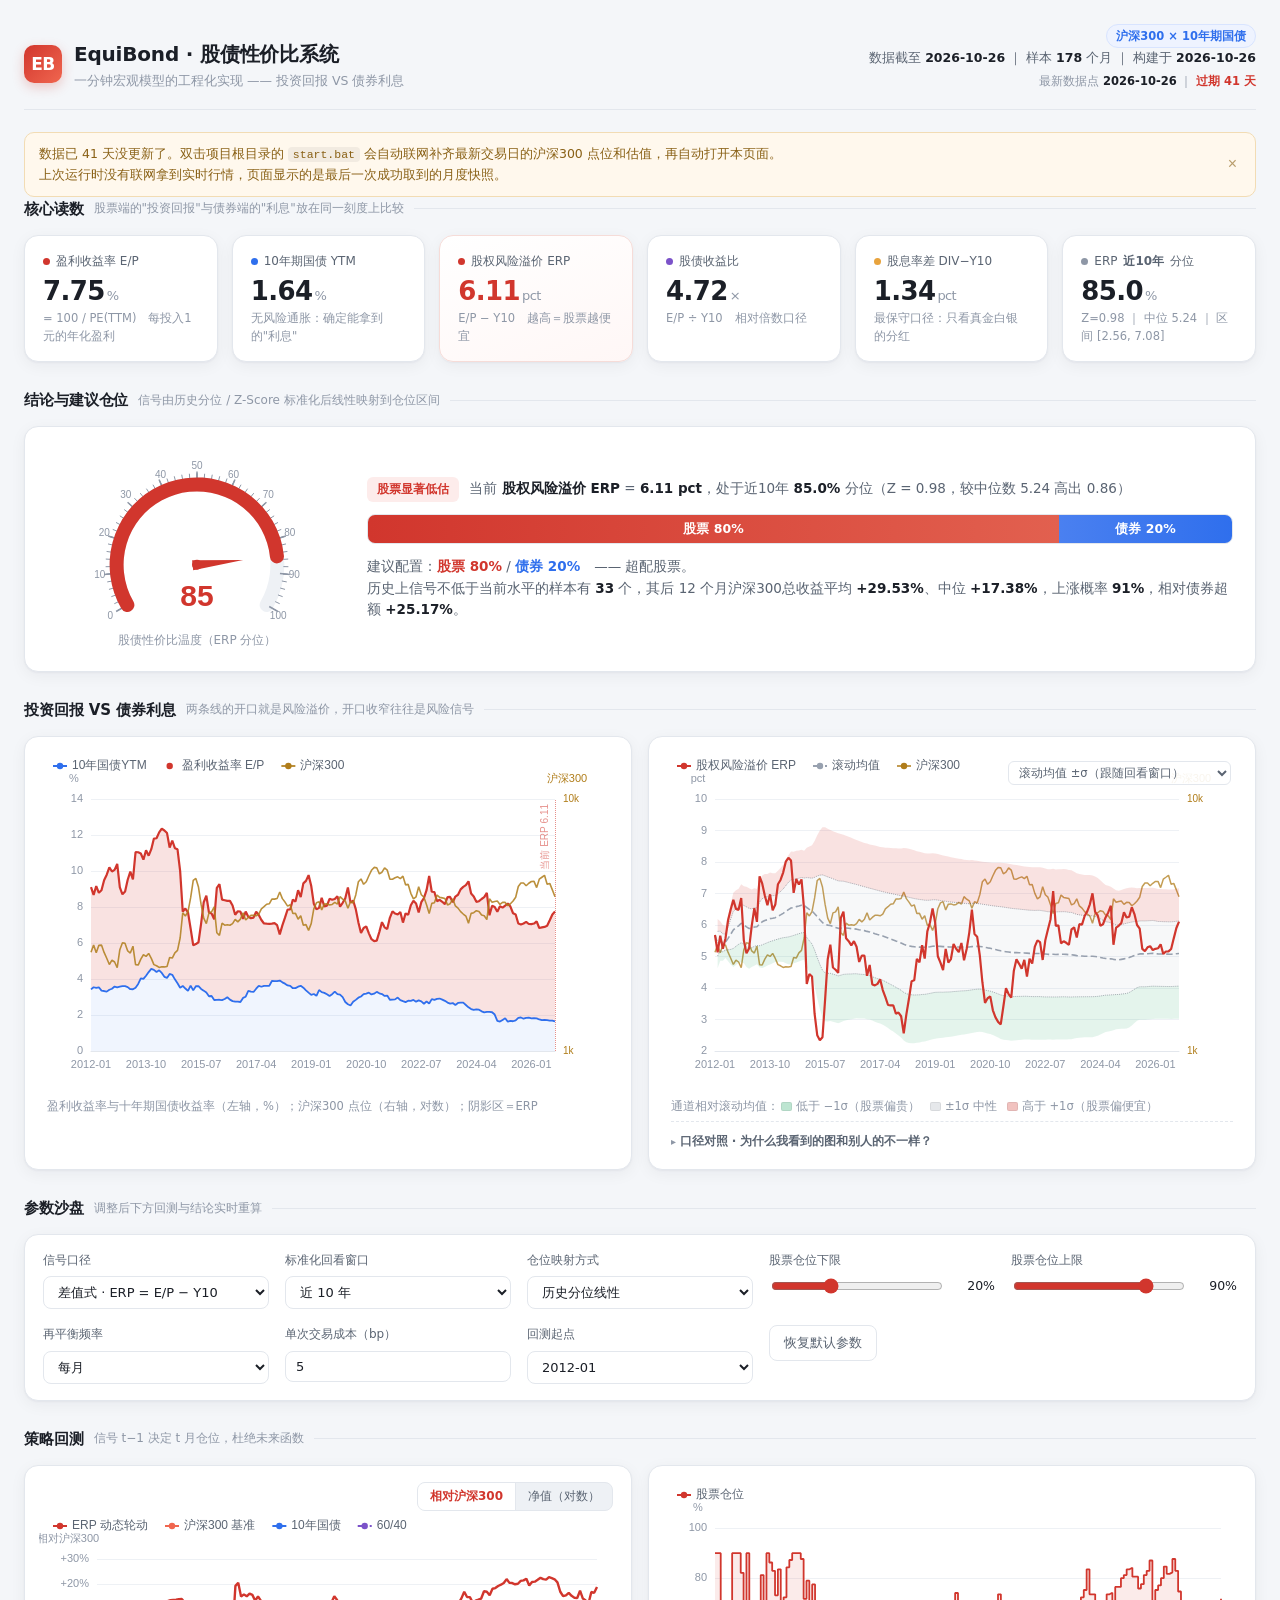
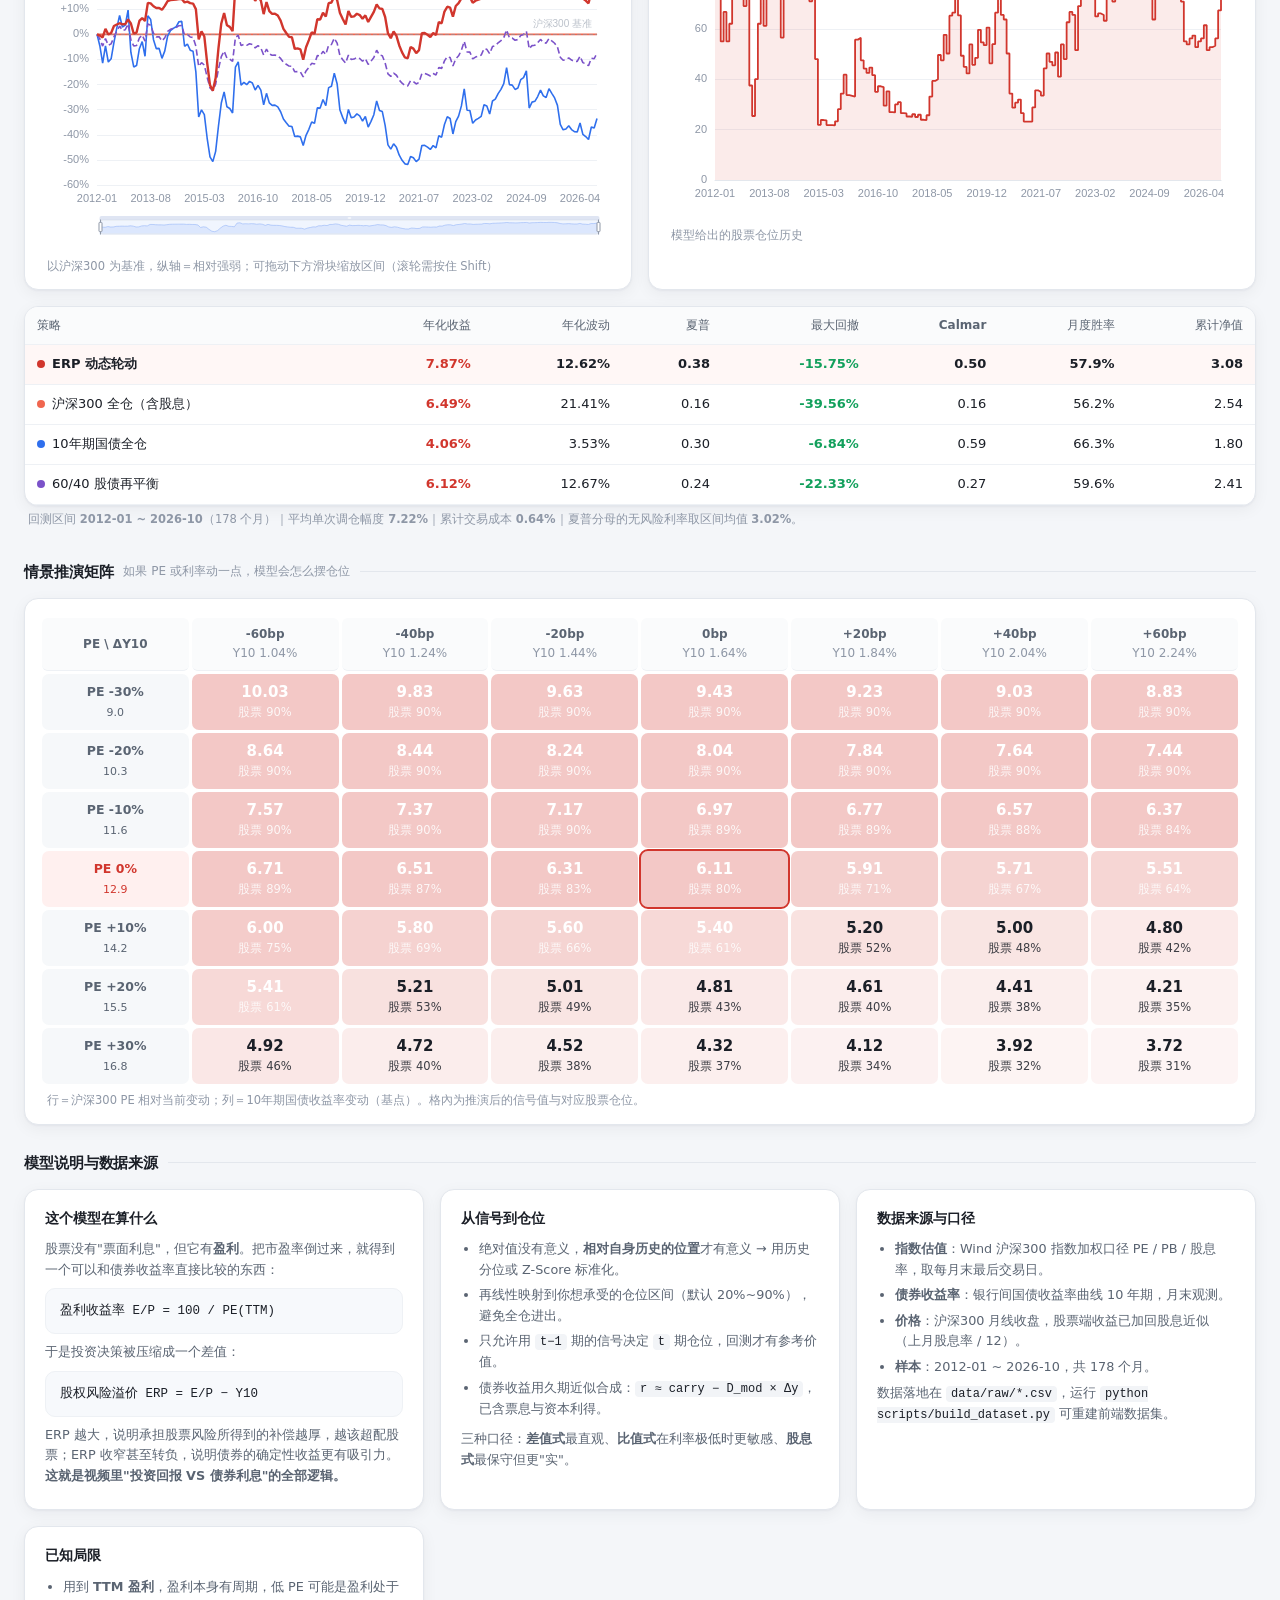
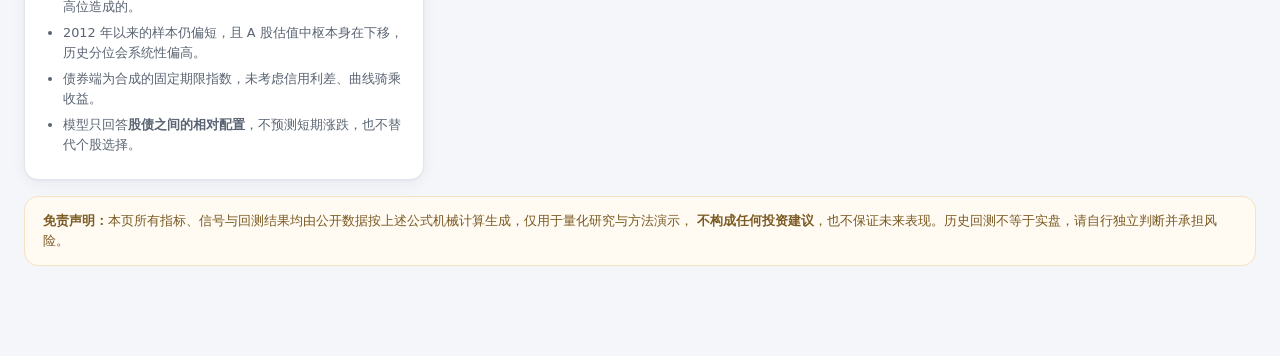
==== index.html @ 8dd4cf31 "EquiBond v1.0: 股债性价比系统 - ERP = E/P - Y10 信号体系，三种口径（差值/比值/股息） - 月度面板 2012-01 ~ 2026-10，178 个月 - 回测：防未" ====
<!DOCTYPE html>
<html lang="zh-CN">
<head>
<meta charset="UTF-8">
<meta name="viewport" content="width=device-width, initial-scale=1, viewport-fit=cover">
<meta name="theme-color" content="#d1362d">
<meta name="format-detection" content="telephone=no">
<!-- 手机端「添加到主屏幕」后全屏打开，不显示浏览器地址栏 -->
<meta name="mobile-web-app-capable" content="yes">
<meta name="apple-mobile-web-app-capable" content="yes">
<meta name="apple-mobile-web-app-status-bar-style" content="default">
<meta name="apple-mobile-web-app-title" content="EquiBond">
<title>EquiBond · 股债性价比系统</title>
<link rel="manifest" href="manifest.webmanifest">
<link rel="icon" href="icon.svg" type="image/svg+xml">
<link rel="apple-touch-icon" href="icon.svg">
<link rel="stylesheet" href="styles.css">
</head>
<body>
<div class="wrap">

  <header class="top">
    <div class="brand">
      <div class="logo">EB</div>
      <div>
        <h1>EquiBond · 股债性价比系统</h1>
        <div class="sub">一分钟宏观模型的工程化实现 —— 投资回报 VS 债券利息</div>
      </div>
    </div>
    <div class="meta-line">
      <span class="badge">沪深300 × 10年期国债</span><br>
      数据截至 <b id="m-date">—</b> ｜ 样本 <b id="m-n">—</b> 个月 ｜ 构建于 <b id="m-gen">—</b>
      <div id="m-fresh" class="fresh">—</div>
    </div>
  </header>

  <!-- 数据新鲜度提示条 -->
  <div id="stale-bar" class="stale-bar hidden">
    <span id="stale-text">—</span>
    <button type="button" id="stale-close">×</button>
  </div>

  <!-- ===== 核心读数 ===== -->
  <section>
    <div class="sec-title">
      <h2>核心读数</h2>
      <span class="hint">股票端的"投资回报"与债券端的"利息"放在同一刻度上比较</span>
    </div>
    <div class="grid-kpi">
      <div class="card kpi">
        <div class="label"><i class="dot" style="background:var(--stock)"></i>盈利收益率 E/P</div>
        <div class="value" id="k-ep">—<span class="unit">%</span></div>
        <div class="foot">= 100 / PE(TTM)　每投入1元的年化盈利</div>
      </div>
      <div class="card kpi">
        <div class="label"><i class="dot" style="background:var(--bond)"></i>10年期国债 YTM</div>
        <div class="value" id="k-y10">—<span class="unit">%</span></div>
        <div class="foot">无风险通胀：确定能拿到的"利息"</div>
      </div>
      <div class="card kpi hero">
        <div class="label"><i class="dot" style="background:var(--stock)"></i>股权风险溢价 ERP</div>
        <div class="value" id="k-erp">—<span class="unit">pct</span></div>
        <div class="foot" id="k-erp-foot">E/P − Y10　越高＝股票越便宜</div>
      </div>
      <div class="card kpi">
        <div class="label"><i class="dot" style="background:var(--purple)"></i>股债收益比</div>
        <div class="value" id="k-ratio">—<span class="unit">×</span></div>
        <div class="foot">E/P ÷ Y10　相对倍数口径</div>
      </div>
      <div class="card kpi">
        <div class="label"><i class="dot" style="background:var(--amber)"></i>股息率差 DIV−Y10</div>
        <div class="value" id="k-dys">—<span class="unit">pct</span></div>
        <div class="foot">最保守口径：只看真金白银的分红</div>
      </div>
      <div class="card kpi">
        <div class="label"><i class="dot" style="background:var(--txt3)"></i>ERP <strong id="k-winlab">全样本</strong>分位</div>
        <div class="value" id="k-pct">—<span class="unit">%</span></div>
        <div class="foot" id="k-pct-foot">当前位置</div>
      </div>
    </div>
  </section>

  <!-- ===== 结论 ===== -->
  <section>
    <div class="sec-title"><h2>结论与建议仓位</h2><span class="hint">信号由历史分位 / Z-Score 标准化后线性映射到仓位区间</span></div>
    <div class="verdict">
      <div class="gauge-box">
        <div id="gauge"></div>
        <div class="gauge-cap">股债性价比温度（ERP 分位）</div>
      </div>
      <div class="verdict-body">
        <div>
          <span class="tag" id="v-tag" style="background:#fff0ef;color:var(--stock)">—</span>
          <span class="verdict-text" id="v-signal">—</span>
        </div>
        <div class="alloc-bar">
          <div class="seg-eq" id="v-bar-eq" style="width:50%">股票 —</div>
          <div class="seg-bd" id="v-bar-bd">债券 —</div>
        </div>
        <div class="verdict-text" id="v-text">—</div>
      </div>
    </div>
  </section>

  <!-- ===== 双线图 + 通道图 ===== -->
  <section>
    <div class="sec-title"><h2>投资回报 VS 债券利息</h2><span class="hint">两条线的开口就是风险溢价，开口收窄往往是风险信号</span></div>
    <div class="grid-2">
      <div class="chart-box">
        <div id="chart-yield" class="chart"></div>
        <div class="chart-foot">盈利收益率与十年期国债收益率（左轴，%）；沪深300 点位（右轴，对数）；阴影区＝ERP</div>
      </div>
      <div class="chart-box">
        <div class="chart-top">
          <div id="chart-erp" class="chart"></div>
          <select id="e-chan" class="mini-sel" title="通道统计口径">
            <option value="roll" selected>滚动均值 ±σ（跟随回看窗口）</option>
            <option value="exp">全样本累计均值 ±σ</option>
            <option value="fix">固定全样本均值 ±σ（含未来数据）</option>
            <option value="quant">滚动分位带 P10–P90</option>
          </select>
        </div>
        <div class="chart-foot" id="erp-foot">通道相对滚动均值：<i class="lg" style="background:rgba(18,160,92,.28)"></i>低于 −1σ（股票偏贵）<i class="lg" style="background:rgba(142,151,166,.22)"></i>±1σ 中性<i class="lg" style="background:rgba(209,54,45,.30)"></i>高于 +1σ（股票偏便宜）</div>
        <details class="diag">
          <summary>口径对照 · 为什么我看到的图和别人的不一样？</summary>
          <div class="diag-body">
            <div class="diag-note" id="diag-note">—</div>
            <div class="diag-sub">① 同一份数据、不同回看窗口（点击行即可套用到全站）</div>
            <table class="diag-tb" id="diag-win"></table>
            <div class="diag-sub">② 若对方的图截止在更早的月份（平台/自媒体图常有 1~3 个月延迟）</div>
            <table class="diag-tb" id="diag-lag"></table>
            <div class="diag-sub">③ 对照外部读数：把别人图上的当前值填进来，反推差异来源</div>
            <div class="diag-row">
              <input id="diag-in" type="number" step="0.01" placeholder="如 5.20">
              <span class="diag-out" id="diag-out">填入后可看到它在本站各口径下的位置，以及差异换算成 PE / 国债收益率的幅度。</span>
            </div>
          </div>
        </details>
      </div>
    </div>
  </section>

  <!-- ===== 控制面板 ===== -->
  <section>
    <div class="sec-title"><h2>参数沙盘</h2><span class="hint">调整后下方回测与结论实时重算</span></div>
    <div class="controls">
      <div class="field">
        <label>信号口径</label>
        <select id="c-signal">
          <option value="erp">差值式 · ERP = E/P − Y10</option>
          <option value="ratio">比值式 · E/P ÷ Y10</option>
          <option value="dyspread">股息式 · 股息率 − Y10</option>
        </select>
      </div>
      <div class="field">
        <label>标准化回看窗口</label>
        <select id="c-window">
          <option value="0">全部历史（扩张窗口）</option>
          <option value="120" selected>近 10 年</option>
          <option value="84">近 7 年</option>
          <option value="60">近 5 年</option>
          <option value="36">近 3 年</option>
          <option value="24">近 2 年</option>
          <option value="12">近 1 年</option>
        </select>
      </div>
      <div class="field">
        <label>仓位映射方式</label>
        <select id="c-map">
          <option value="pct" selected>历史分位线性</option>
          <option value="z">Z-Score 截断</option>
        </select>
      </div>
      <div class="field">
        <label>股票仓位下限</label>
        <div class="range-row">
          <input type="range" id="c-min" min="0" max="60" step="5" value="20">
          <span class="range-val" id="c-min-v">20%</span>
        </div>
      </div>
      <div class="field">
        <label>股票仓位上限</label>
        <div class="range-row">
          <input type="range" id="c-max" min="50" max="100" step="5" value="90">
          <span class="range-val" id="c-max-v">90%</span>
        </div>
      </div>
      <div class="field">
        <label>再平衡频率</label>
        <select id="c-rebal">
          <option value="1" selected>每月</option>
          <option value="3">每季</option>
          <option value="6">每半年</option>
        </select>
      </div>
      <div class="field">
        <label>单次交易成本（bp）</label>
        <input type="number" id="c-cost" min="0" max="100" step="1" value="5">
      </div>
      <div class="field">
        <label>回测起点</label>
        <select id="c-start"></select>
      </div>
      <div class="field btn-row">
        <button class="reset" id="c-reset">恢复默认参数</button>
      </div>
    </div>
  </section>

  <!-- ===== 回测 ===== -->
  <section>
    <div class="sec-title"><h2>策略回测</h2><span class="hint">信号 t−1 决定 t 月仓位，杜绝未来函数</span></div>
    <div class="grid-2">
      <div class="chart-box">
        <div class="chart-head-row">
          <div class="chart-switch" id="nav-switch">
            <button type="button" data-v="rel" class="on">相对沪深300</button>
            <button type="button" data-v="nav">净值（对数）</button>
          </div>
        </div>
        <div id="chart-nav" class="chart"></div>
        <div class="chart-foot" id="nav-foot">以沪深300 为基准，纵轴＝相对强弱；可拖动下方滑块缩放区间（滚轮需按住 Shift）</div>
      </div>
      <div class="chart-box">
        <div id="chart-alloc" class="chart"></div>
        <div class="chart-foot">模型给出的股票仓位历史</div>
      </div>
    </div>
    <div class="table-box" style="margin-top:16px">
      <table id="t-perf">
        <thead>
          <tr>
            <th>策略</th><th class="num">年化收益</th><th class="num">年化波动</th>
            <th class="num">夏普</th><th class="num">最大回撤</th><th class="num">Calmar</th>
            <th class="num">月度胜率</th><th class="num">累计净值</th>
          </tr>
        </thead>
        <tbody></tbody>
      </table>
    </div>
    <div class="chart-foot" id="bt-note" style="padding-left:4px"></div>
  </section>

  <!-- ===== 情景推演 ===== -->
  <section>
    <div class="sec-title"><h2>情景推演矩阵</h2><span class="hint">如果 PE 或利率动一点，模型会怎么摆仓位</span></div>
    <div class="chart-box matrix-box">
      <table class="matrix" id="t-matrix"></table>
      <div class="chart-foot">行＝沪深300 PE 相对当前变动；列＝10年期国债收益率变动（基点）。格內为推演后的信号值与对应股票仓位。</div>
    </div>
  </section>

  <!-- ===== 模型说明 ===== -->
  <section>
    <div class="sec-title"><h2>模型说明与数据来源</h2></div>
    <div class="note-grid">
      <div class="note">
        <h3>这个模型在算什么</h3>
        <p>股票没有"票面利息"，但它有<b>盈利</b>。把市盈率倒过来，就得到一个可以和债券收益率直接比较的东西：</p>
        <div class="formula">盈利收益率 E/P = 100 / PE(TTM)</div>
        <p>于是投资决策被压缩成一个差值：</p>
        <div class="formula">股权风险溢价 ERP = E/P − Y10</div>
        <p>ERP 越大，说明承担股票风险所得到的补偿越厚，越该超配股票；ERP 收窄甚至转负，说明债券的确定性收益更有吸引力。<b>这就是视频里"投资回报 VS 债券利息"的全部逻辑。</b></p>
      </div>
      <div class="note">
        <h3>从信号到仓位</h3>
        <ul>
          <li>绝对值没有意义，<b>相对自身历史的位置</b>才有意义 → 用历史分位或 Z-Score 标准化。</li>
          <li>再线性映射到你想承受的仓位区间（默认 20%~90%），避免全仓进出。</li>
          <li>只允许用 <code>t−1</code> 期的信号决定 <code>t</code> 期仓位，回测才有参考价值。</li>
          <li>债券收益用久期近似合成：<code>r ≈ carry − D_mod × Δy</code>，已含票息与资本利得。</li>
        </ul>
        <p style="margin-top:10px">三种口径：<b>差值式</b>最直观、<b>比值式</b>在利率极低时更敏感、<b>股息式</b>最保守但更"实"。</p>
      </div>
      <div class="note">
        <h3>数据来源与口径</h3>
        <ul>
          <li><b>指数估值</b>：Wind 沪深300 指数加权口径 PE / PB / 股息率，取每月末最后交易日。</li>
          <li><b>债券收益率</b>：银行间国债收益率曲线 10 年期，月末观测。</li>
          <li><b>价格</b>：沪深300 月线收盘，股票端收益已加回股息近似（上月股息率 / 12）。</li>
          <li><b>样本</b>：<span id="n-range">—</span>，共 <span id="n-count">—</span> 个月。</li>
        </ul>
        <p>数据落地在 <code>data/raw/*.csv</code>，运行 <code>python scripts/build_dataset.py</code> 可重建前端数据集。</p>
      </div>
      <div class="note">
        <h3>已知局限</h3>
        <ul>
          <li>用到 <b>TTM 盈利</b>，盈利本身有周期，低 PE 可能是盈利处于高位造成的。</li>
          <li>2012 年以来的样本仍偏短，且 A 股估值中枢本身在下移，历史分位会系统性偏高。</li>
          <li>债券端为合成的固定期限指数，未考虑信用利差、曲线骑乘收益。</li>
          <li>模型只回答<b>股债之间的相对配置</b>，不预测短期涨跌，也不替代个股选择。</li>
        </ul>
      </div>
    </div>
    <div class="disclaimer" style="margin-top:16px">
      <b>免责声明：</b>本页所有指标、信号与回测结果均由公开数据按上述公式机械计算生成，仅用于量化研究与方法演示，
      <b>不构成任何投资建议</b>，也不保证未来表现。历史回测不等于实盘，请自行独立判断并承担风险。
    </div>
  </section>

</div>

<script src="vendor/echarts.min.js"></script>
<script src="data/dataset.js"></script>
<script src="engine.js"></script>
<script src="app.js"></script>
</body>
</html>
---- styles.css ----
/* ============================================================
   EquiBond · 股债性价比系统
   Light theme / A股配色：涨红跌绿
   ============================================================ */

:root {
  --bg: #f4f6f9;
  --card: #ffffff;
  --line: #e3e7ed;
  --line-soft: #eef1f5;
  --txt: #1b1f27;
  --txt2: #5a6472;
  --txt3: #8e97a6;
  --stock: #d1362d;      /* 股票 = 风险资产 = 红 */
  --bond: #2f6fed;       /* 债券 = 避险 = 蓝 */
  --up: #d1362d;         /* A股惯例：涨红 */
  --down: #12a05c;       /* 跌绿 */
  --amber: #e8a33d;
  --purple: #7b52c9;
  --radius: 14px;
  --shadow: 0 1px 2px rgba(16, 24, 40, .04), 0 4px 16px rgba(16, 24, 40, .05);
}

* { box-sizing: border-box; }

body {
  margin: 0;
  background: var(--bg);
  color: var(--txt);
  font-family: "PingFang SC", "Microsoft YaHei", "Hiragino Sans GB", system-ui, -apple-system, "Segoe UI", sans-serif;
  font-size: 14px;
  line-height: 1.6;
  -webkit-font-smoothing: antialiased;
}

.wrap { max-width: 1320px; margin: 0 auto; padding: 24px 24px 64px; }

/* ---------- Header ---------- */
header.top {
  display: flex; align-items: flex-end; justify-content: space-between;
  gap: 16px; flex-wrap: wrap; padding-bottom: 18px; margin-bottom: 22px;
  border-bottom: 1px solid var(--line);
}
.brand { display: flex; align-items: center; gap: 12px; }
.logo {
  width: 38px; height: 38px; border-radius: 10px; flex: none;
  background: linear-gradient(135deg, var(--stock), #f0664f);
  color: #fff; display: grid; place-items: center;
  font-weight: 700; font-size: 17px; letter-spacing: -.5px;
  box-shadow: 0 4px 12px rgba(209, 54, 45, .25);
}
h1 { font-size: 20px; margin: 0; font-weight: 650; letter-spacing: -.2px; }
.sub { color: var(--txt3); font-size: 12.5px; margin-top: 1px; }
.meta-line { text-align: right; font-size: 12.5px; color: var(--txt2); }
.meta-line b { color: var(--txt); font-weight: 600; font-variant-numeric: tabular-nums; }
.badge {
  display: inline-block; padding: 2px 9px; border-radius: 20px;
  background: #eef3ff; color: var(--bond); font-size: 11.5px; font-weight: 600;
  border: 1px solid #d8e4ff;
}
.fresh { margin-top: 4px; font-size: 11.5px; color: var(--txt3); }
.fresh .ok { color: var(--down); font-weight: 600; }
.fresh .warn { color: var(--amber); font-weight: 600; }
.fresh .bad { color: var(--stock); font-weight: 600; }

/* 数据新鲜度提示条 */
.stale-bar {
  margin-top: 14px; padding: 10px 14px; border-radius: 10px;
  background: #fff8ed; border: 1px solid #f2dcb4; color: #8a6116;
  font-size: 12.5px; display: flex; align-items: center; gap: 12px;
}
.stale-bar.bad { background: #fff5f4; border-color: #f6d3cf; color: #95312a; }
.stale-bar.hidden { display: none; }
.stale-bar span { flex: 1; line-height: 1.7; }
.stale-bar code {
  background: rgba(0,0,0,.05); padding: 1px 5px; border-radius: 4px;
  font-family: Consolas, Monaco, monospace; font-size: 11.5px;
}
.stale-bar button {
  border: 0; background: transparent; color: inherit; cursor: pointer;
  font-size: 16px; line-height: 1; padding: 0 4px; opacity: .6;
}
.stale-bar button:hover { opacity: 1; }

/* ---------- Section ---------- */
section { margin-bottom: 26px; }
.sec-title {
  display: flex; align-items: center; gap: 10px; margin-bottom: 14px;
}
.sec-title h2 { font-size: 15px; margin: 0; font-weight: 650; letter-spacing: -.1px; }
.sec-title .hint { font-size: 12px; color: var(--txt3); font-weight: 400; }
.sec-title::after {
  content: ""; flex: 1; height: 1px; background: var(--line);
}

/* ---------- Cards ---------- */
.grid-kpi {
  display: grid; gap: 14px;
  grid-template-columns: repeat(auto-fit, minmax(178px, 1fr));
}
.card {
  background: var(--card); border: 1px solid var(--line);
  border-radius: var(--radius); padding: 16px 18px; box-shadow: var(--shadow);
}
.kpi .label {
  font-size: 12px; color: var(--txt2); display: flex; align-items: center; gap: 6px;
}
.kpi .dot { width: 7px; height: 7px; border-radius: 50%; flex: none; }
.kpi .value {
  font-size: 26px; font-weight: 650; letter-spacing: -.6px; margin: 6px 0 2px;
  font-variant-numeric: tabular-nums; line-height: 1.15;
}
.kpi .unit { font-size: 13px; font-weight: 500; color: var(--txt3); margin-left: 2px; }
.kpi .foot { font-size: 11.5px; color: var(--txt3); }
.kpi.hero { background: linear-gradient(160deg, #fff, #fff7f6); border-color: #f6dcd8; }
.kpi.hero .value { color: var(--stock); }

/* ---------- Verdict panel ---------- */
.verdict {
  display: grid; grid-template-columns: 300px 1fr; gap: 20px;
  background: var(--card); border: 1px solid var(--line);
  border-radius: var(--radius); padding: 20px 22px; box-shadow: var(--shadow);
}
.gauge-box { text-align: center; }
#gauge { width: 100%; height: 190px; }
.gauge-cap { font-size: 12px; color: var(--txt3); margin-top: -6px; }
.verdict-body { display: flex; flex-direction: column; justify-content: center; gap: 12px; }
.alloc-bar {
  height: 30px; border-radius: 8px; overflow: hidden; display: flex;
  border: 1px solid var(--line); background: var(--line-soft);
}
.alloc-bar div {
  display: grid; place-items: center; color: #fff; font-size: 12.5px; font-weight: 600;
  transition: width .45s cubic-bezier(.4, 0, .2, 1); white-space: nowrap;
}
.seg-eq { background: linear-gradient(90deg, #d1362d, #e2604f); }
.seg-bd { background: linear-gradient(90deg, #4a80f0, #2f6fed); flex: 1; }
.verdict-text { font-size: 13.5px; color: var(--txt2); }
.verdict-text b { color: var(--txt); }
.tag {
  display: inline-block; padding: 3px 10px; border-radius: 6px;
  font-size: 12px; font-weight: 650; margin-right: 6px;
}

/* ---------- Charts ---------- */
.chart-box {
  background: var(--card); border: 1px solid var(--line); border-radius: var(--radius);
  padding: 16px 14px 8px; box-shadow: var(--shadow);
}
.chart { width: 100%; height: 340px; }
.chart.tall { height: 380px; }
.chart-head-row { display: flex; justify-content: flex-end; padding: 0 4px 2px; }
.chart-switch { display: inline-flex; border: 1px solid var(--line); border-radius: 8px; overflow: hidden; background: var(--line-soft); }
.chart-switch button {
  border: 0; background: transparent; color: var(--txt2); cursor: pointer;
  font-size: 12px; font-family: inherit; padding: 4px 12px; line-height: 1.6;
}
.chart-switch button + button { border-left: 1px solid var(--line); }
.chart-switch button:hover { color: var(--txt); }
.chart-switch button.on { background: var(--card); color: var(--stock); font-weight: 600; }
.chart-foot { font-size: 11.5px; color: var(--txt3); padding: 4px 8px 6px; }

/* ---------- 口径对照诊断面板 ---------- */
.diag { margin: 0 8px 8px; border-top: 1px dashed var(--line); padding-top: 8px; }
.diag > summary {
  cursor: pointer; font-size: 12px; font-weight: 600; color: var(--txt2);
  list-style: none; padding: 2px 0; user-select: none;
}
.diag > summary::-webkit-details-marker { display: none; }
.diag > summary::before { content: "\25B8  "; color: var(--txt3); font-size: 10px; }
.diag[open] > summary::before { content: "\25BE  "; }
.diag > summary:hover { color: var(--stock); }
.diag-body { padding: 4px 0 2px; }
.diag-note {
  font-size: 11.5px; color: var(--txt2); line-height: 1.75; margin: 2px 0 8px;
  background: #f8fafd; border: 1px solid var(--line-soft); border-radius: 8px; padding: 8px 10px;
}
.diag-note b { color: var(--txt); }
.diag-sub { font-size: 11.5px; color: var(--txt3); margin: 12px 0 5px; font-weight: 600; }
.diag-tb { width: 100%; border-collapse: collapse; font-size: 11.5px; }
.diag-tb th {
  text-align: right; color: var(--txt3); font-weight: 600; padding: 3px 6px;
  border-bottom: 1px solid var(--line); font-size: 11px;
}
.diag-tb td { text-align: right; padding: 3.5px 6px; border-bottom: 1px solid var(--line-soft); color: var(--txt2); }
.diag-tb th:first-child, .diag-tb td:first-child { text-align: left; }
.diag-tb tbody tr[data-w] { cursor: pointer; }
.diag-tb tbody tr[data-w]:hover td { background: #f7f9fc; }
.diag-tb tbody tr.on td { background: #fff6ef; font-weight: 600; }
.diag-tb td.hi b { color: var(--stock); }
.diag-tb td.lo b { color: var(--down); }
.diag-tb td.mid b { color: #c2701a; }
.diag-tb td.lomid b { color: #3f7f9e; }
.diag .tag {
  background: #fff0e6; color: #c25a1a; border-radius: 4px;
  font-size: 10px; padding: 1px 5px; margin-left: 5px; font-weight: 600;
}
.diag-row { display: flex; align-items: flex-start; gap: 8px; margin: 6px 0 2px; }
.diag-row input[type=number] {
  width: 110px; flex: none; padding: 5px 8px; font-size: 12px;
  border: 1px solid var(--line); border-radius: 7px; background: #fff; color: var(--txt);
}
.diag-row input[type=number]:focus { outline: none; border-color: var(--bond); box-shadow: 0 0 0 3px rgba(47, 111, 237, .12); }
.diag-out { flex: 1; min-width: 0; font-size: 11.5px; color: var(--txt2); line-height: 1.7; }
.diag-out b { color: var(--txt); }
.chart-foot .lg { display: inline-block; width: 11px; height: 9px; border-radius: 2px; margin: 0 4px 0 10px; vertical-align: -1px; border: 1px solid rgba(16,24,40,.07); }
.chart-foot .lg:first-child { margin-left: 2px; }
/* ERP 图卡头部：图 + 通道口径下拉 */
.chart-top { position: relative; }
.chart-top .mini-sel {
  position: absolute; top: 8px; right: 10px; z-index: 6;
  width: auto; min-width: 0; padding: 3px 6px; font-size: 11.5px;
  border-radius: 6px; background: rgba(255,255,255,.92); color: var(--txt2);
}
.grid-2 { display: grid; gap: 16px; grid-template-columns: 1fr 1fr; }

/* ---------- Controls ---------- */
.controls {
  background: var(--card); border: 1px solid var(--line); border-radius: var(--radius);
  padding: 16px 18px; box-shadow: var(--shadow);
  display: grid; gap: 16px; grid-template-columns: repeat(auto-fit, minmax(190px, 1fr));
  align-items: start;
}
.field label { display: block; font-size: 12px; color: var(--txt2); margin-bottom: 6px; font-weight: 500; }
select, input[type=number] {
  width: 100%; padding: 7px 10px; border: 1px solid var(--line); border-radius: 8px;
  background: #fff; color: var(--txt); font-size: 13px; font-family: inherit; outline: none;
}
select:focus, input:focus { border-color: var(--bond); box-shadow: 0 0 0 3px rgba(47, 111, 237, .12); }
.range-row { display: flex; align-items: center; gap: 8px; }
.range-row input[type=range] { flex: 1; accent-color: var(--stock); }
.range-val { font-size: 12.5px; font-variant-numeric: tabular-nums; color: var(--txt); width: 42px; text-align: right; }
.btn-row { display: flex; gap: 8px; align-items: flex-end; }
button.reset {
  padding: 8px 14px; border: 1px solid var(--line); background: #fff; border-radius: 8px;
  cursor: pointer; font-size: 13px; font-family: inherit; color: var(--txt2);
}
button.reset:hover { border-color: var(--txt3); color: var(--txt); }

/* ---------- Tables ---------- */
table { width: 100%; border-collapse: collapse; font-size: 13px; }
th, td { padding: 9px 12px; text-align: right; border-bottom: 1px solid var(--line-soft); }
th { color: var(--txt2); font-weight: 550; font-size: 12px; background: #fafbfc; }
td:first-child, th:first-child { text-align: left; }
tbody tr:hover { background: #fafbfc; }
td.num, th.num { font-variant-numeric: tabular-nums; }
tr.hl td { background: #fff7f6; font-weight: 600; }
.pos { color: var(--up); font-weight: 600; }
.neg { color: var(--down); font-weight: 600; }
.table-box {
  background: var(--card); border: 1px solid var(--line); border-radius: var(--radius);
  overflow: hidden; box-shadow: var(--shadow);
}

/* ---------- Scenario matrix ---------- */
.matrix { width: 100%; border-collapse: separate; border-spacing: 3px; font-size: 12.5px; }
.matrix th {
  background: #fafbfc; border-radius: 6px; padding: 7px 8px; text-align: center; color: var(--txt2);
  font-weight: 550; font-size: 12px;
}
.matrix td { border-radius: 7px; padding: 8px 6px; text-align: center; border: none; }
.matrix td:hover { outline: 2px solid var(--txt3); }
.mx-val { font-size: 15px; font-weight: 650; font-variant-numeric: tabular-nums; line-height: 1.3; }
.mx-w { font-size: 11.5px; opacity: .85; }
.matrix td.rowlab { text-align: center; background: #f6f8fa; font-weight: 600; color: var(--txt2); }

/* ---------- Notes ---------- */
.note-grid { display: grid; gap: 16px; grid-template-columns: repeat(auto-fit, minmax(300px, 1fr)); }
.note { background: var(--card); border: 1px solid var(--line); border-radius: var(--radius); padding: 18px 20px; box-shadow: var(--shadow); }
.note h3 { margin: 0 0 10px; font-size: 13.5px; font-weight: 650; }
.note p, .note li { font-size: 12.8px; color: var(--txt2); margin: 5px 0; }
.note ul { margin: 6px 0; padding-left: 18px; }
.note code {
  background: #f2f4f7; padding: 1px 5px; border-radius: 4px; font-size: 12px;
  font-family: ui-monospace, Consolas, monospace; color: var(--txt);
}
.disclaimer {
  background: #fffaf2; border: 1px solid #f4e2c3; border-radius: var(--radius);
  padding: 14px 18px; color: #7a5a22; font-size: 12.5px;
}
.formula {
  background: #f7f9fc; border: 1px solid var(--line-soft); border-radius: 10px;
  padding: 12px 14px; margin: 8px 0; font-family: ui-monospace, Consolas, monospace;
  font-size: 12.5px; color: var(--txt); overflow-x: auto; white-space: nowrap;
}

@media (max-width: 900px) {
  .grid-2 { grid-template-columns: 1fr; }
  .verdict { grid-template-columns: 1fr; }
}

/* ============================================================
   手机 / 平板竖屏（<= 720px）
   目标：单手滑动即可读完，不需要左右拖动、不需要缩放。
   ============================================================ */
@media (max-width: 720px) {
  body { font-size: 13.5px; }
  .wrap { padding: 14px 12px 48px; }

  /* 头部：品牌与元信息上下堆叠，避免右侧内容被挤成两行碎片 */
  header.top {
    flex-direction: column; align-items: flex-start;
    gap: 8px; padding-bottom: 12px; margin-bottom: 16px;
  }
  .logo { width: 32px; height: 32px; font-size: 15px; border-radius: 9px; }
  h1 { font-size: 16.5px; }
  .sub { font-size: 11.5px; line-height: 1.5; }
  .meta-line { text-align: left; font-size: 11.5px; }
  .stale-bar { padding: 9px 11px; font-size: 12px; }

  /* 分区标题允许换行 */
  .sec-title { flex-wrap: wrap; gap: 4px 10px; margin-bottom: 10px; }
  .sec-title h2 { font-size: 14px; }
  .sec-title .hint { flex: 1 0 100%; font-size: 11.5px; line-height: 1.5; }
  .sec-title::after { display: none; }
  section { margin-bottom: 20px; }

  /* KPI：固定两列，六个卡片刚好三行 */
  .grid-kpi { grid-template-columns: repeat(2, minmax(0, 1fr)); gap: 9px; }
  .card { padding: 11px 12px; border-radius: 12px; }
  .kpi .label { font-size: 11.5px; gap: 5px; line-height: 1.4; }
  .kpi .value { font-size: 21px; margin: 4px 0 1px; }
  .kpi .unit { font-size: 11px; }
  .kpi .foot { font-size: 10.5px; line-height: 1.45; }

  /* 结论面板 */
  .verdict { padding: 14px 14px 16px; gap: 6px; border-radius: 12px; }
  #gauge { height: 168px; }
  .gauge-cap { margin-top: -10px; }
  .alloc-bar { height: 26px; }
  .alloc-bar div { font-size: 11.5px; }
  .verdict-text { font-size: 12.5px; line-height: 1.65; }

  /* 图表：降高度、贴边，留出更多横向绘图空间 */
  .chart-box { padding: 12px 8px 6px; border-radius: 12px; }
  .chart { height: 250px; }
  .chart-foot { font-size: 10.5px; line-height: 1.55; padding: 3px 4px 5px; }
  .chart-top .mini-sel {
    top: 0; right: 2px; font-size: 10.5px; padding: 2px 4px;
    max-width: 46%; text-overflow: ellipsis;
  }
  .chart-switch button { padding: 5px 10px; font-size: 11.5px; }

  /* 口径对照面板：表格可横向滑动，输入框独占一行 */
  .diag { margin: 0 2px 6px; }
  .diag-tb { font-size: 10.5px; }
  .diag-tb th, .diag-tb td { padding: 3px 4px; }
  .diag-row { flex-wrap: wrap; }
  .diag-row input[type=number] { width: 100%; }
  .diag-out { flex: 1 0 100%; font-size: 11px; }

  /* 表单控件：iOS 上 <16px 会触发聚焦缩放，统一提到 16px */
  .controls { padding: 13px 14px; gap: 13px; grid-template-columns: 1fr 1fr; }
  .controls .field:nth-child(1),
  .controls .field:nth-child(2),
  .controls .field:nth-child(3),
  .controls .btn-row { grid-column: 1 / -1; }
  select, input[type=number], .diag-row input[type=number] {
    font-size: 16px; padding: 8px 10px; min-height: 40px;
  }
  .field label { font-size: 11.5px; margin-bottom: 5px; }
  .range-val { font-size: 12px; width: 38px; }
  button.reset { width: 100%; padding: 10px; font-size: 14px; }

  /* 表格：横向滚动而不是挤压换行 */
  .table-box { overflow-x: auto; -webkit-overflow-scrolling: touch; }
  #t-perf { min-width: 580px; font-size: 12px; }
  #t-perf th, #t-perf td { padding: 7px 8px; white-space: nowrap; }
  .matrix { min-width: 430px; font-size: 11.5px; }
  .matrix th { padding: 5px 3px; font-size: 10.5px; }
  .matrix td { padding: 6px 3px; }
  .mx-val { font-size: 13px; }
  .mx-w { font-size: 10px; }
  .matrix td.rowlab, .matrix th:first-child { white-space: nowrap; }
  .chart-box.matrix-box { overflow-x: auto; }

  /* 图表高度：回测图有缩放滑块、双轴图图例会换行，都比默认更高一点 */
  #chart-yield, #chart-erp { height: 278px; }
  #chart-nav { height: 306px; }

  /* 说明卡片 */
  .note-grid { gap: 12px; }
  .note { padding: 14px 15px; border-radius: 12px; }
  .note p, .note li { font-size: 12.3px; }
  .note code { font-size: 11.5px; }
  .formula { font-size: 11.5px; padding: 10px 11px; }
  .disclaimer { font-size: 12px; padding: 12px 14px; }

  /* 桌面端的 hover 效果在触屏上会把状态"粘住"，规避 */
  .diag-tb tbody tr[data-w]:hover td,
  tbody tr:hover,
  .matrix td:hover { background: inherit; outline: none; }
}

/* 超窄屏（iPhone SE 等 320px） */
@media (max-width: 360px) {
  .kpi .value { font-size: 19px; }
  .chart { height: 230px; }
}
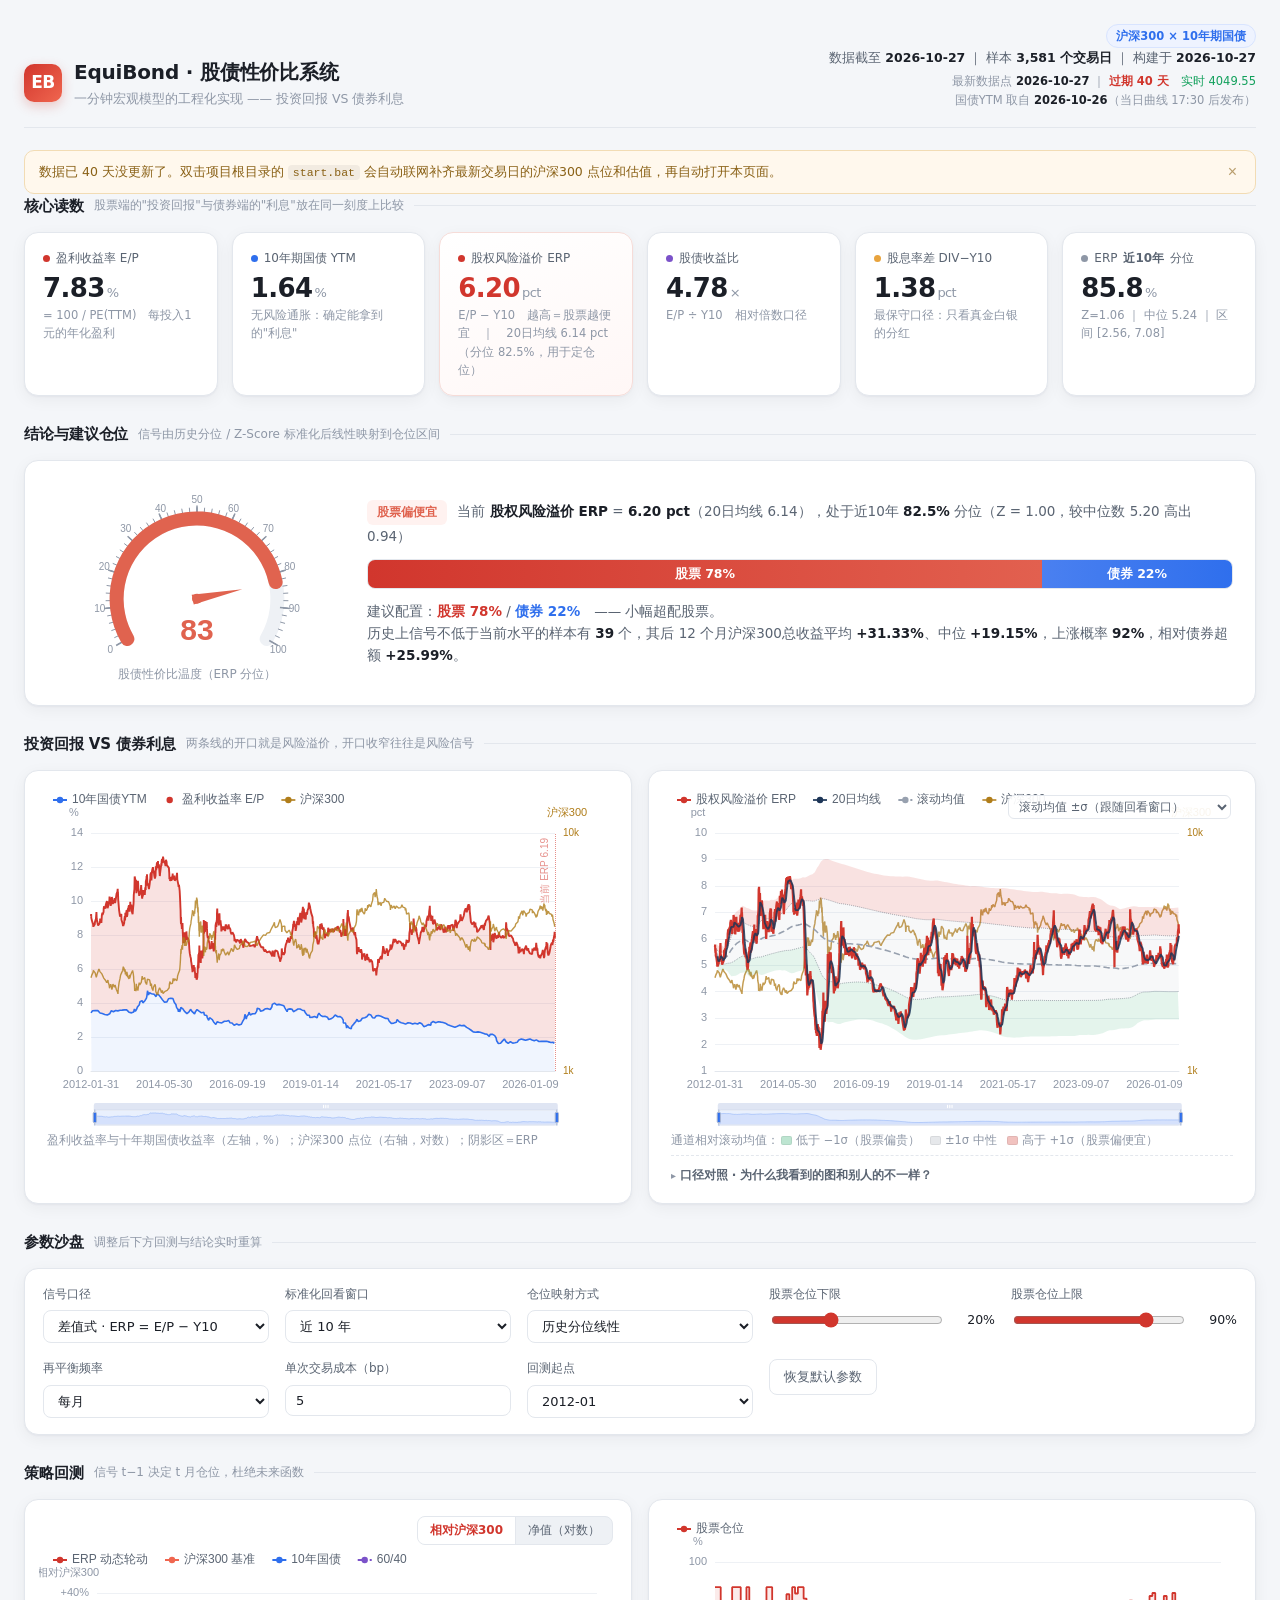
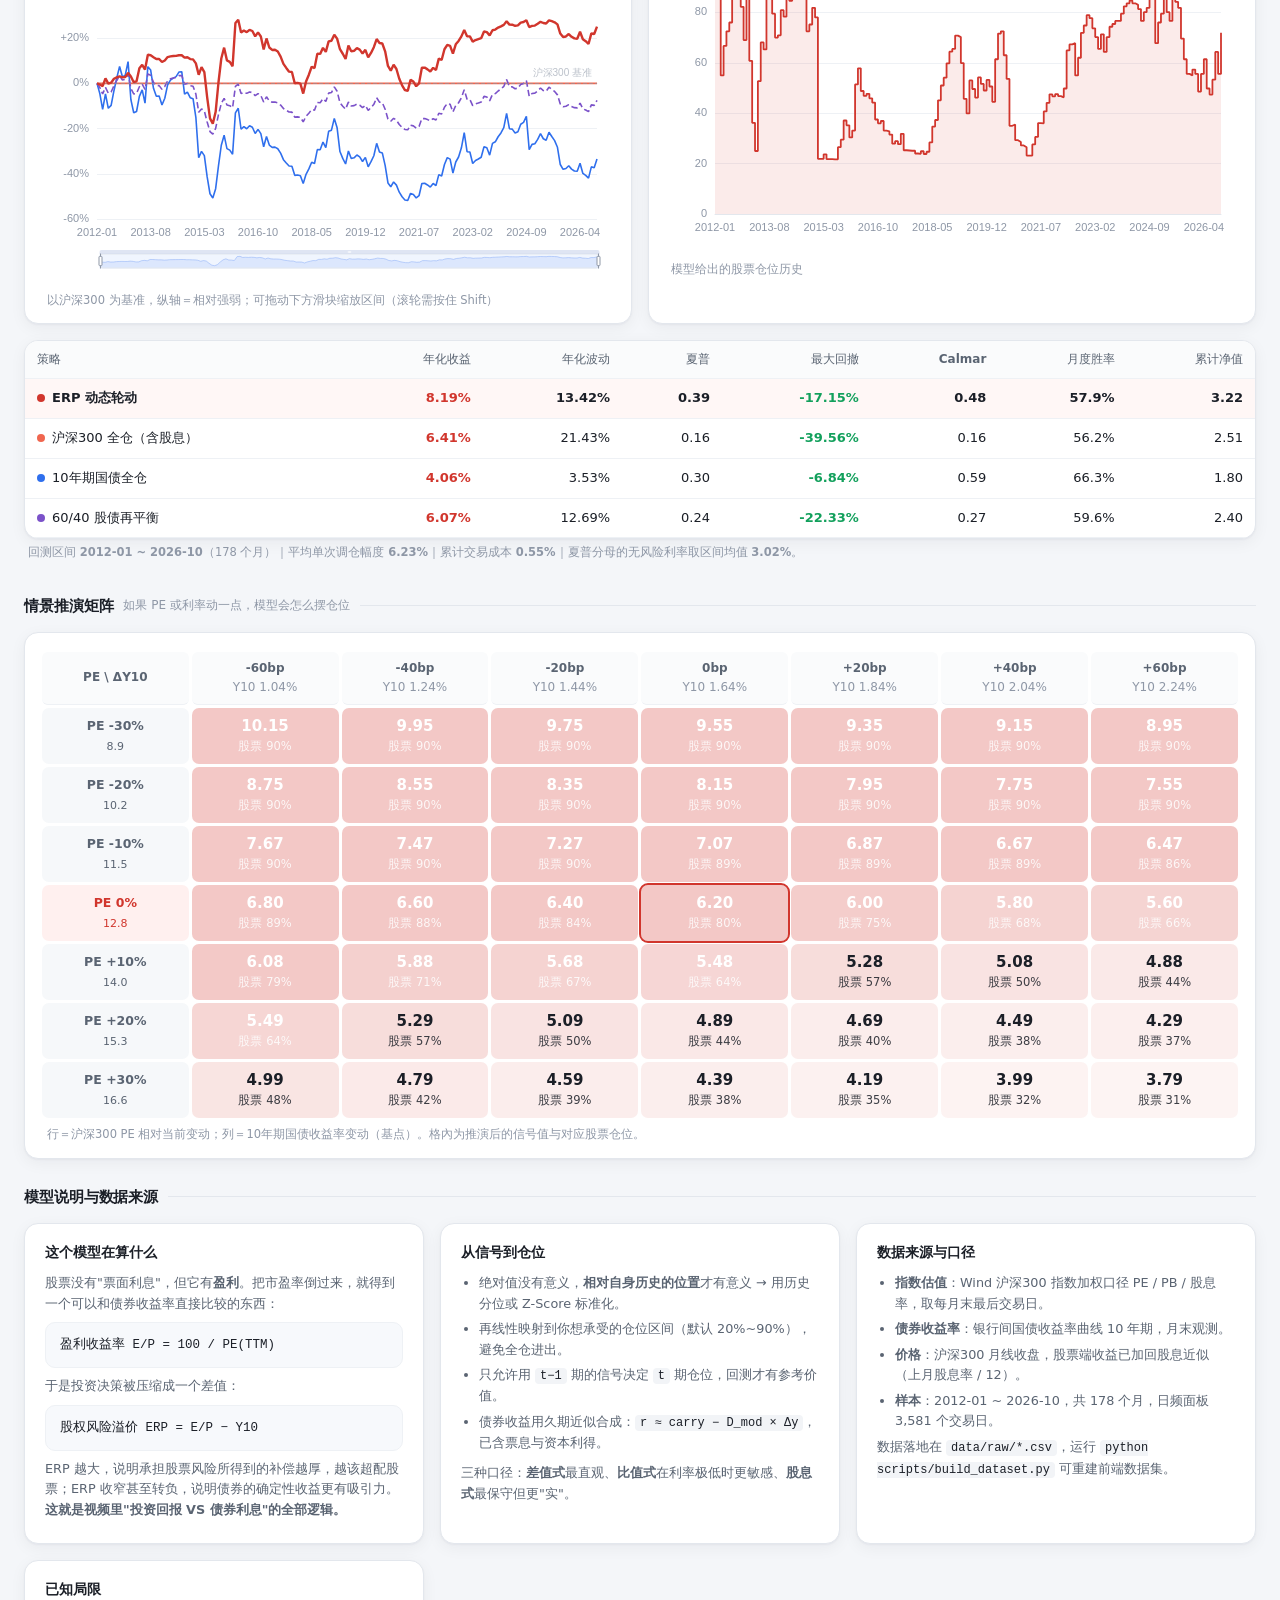
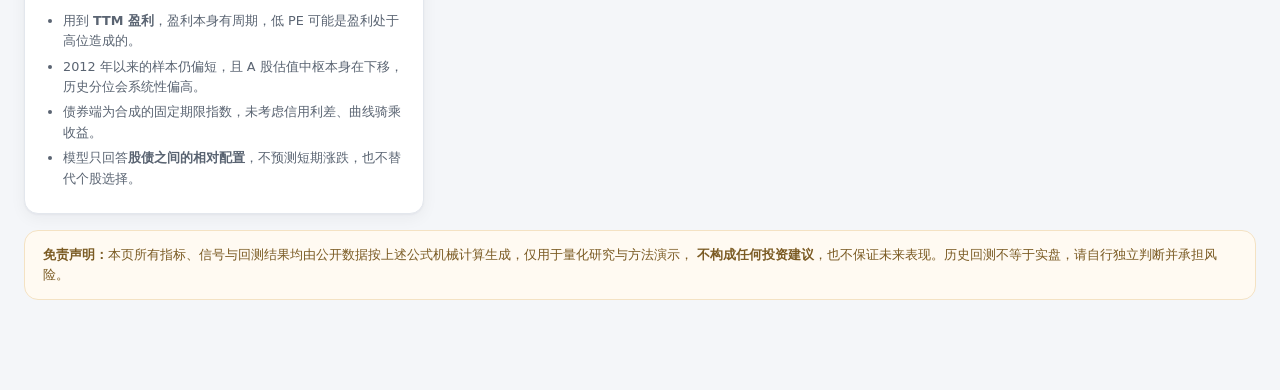
==== commit 541304c0: "feat: 图表与估值读数日频化，仓位信号改用 20 日均线平滑 - 数据层：新增 hs300_price_daily.csv（新浪日线），update.py 自动维护 - dataset.js 输出" ====
--- a/index.html
+++ b/index.html
@@ -29,7 +29,7 @@
     </div>
     <div class="meta-line">
       <span class="badge">沪深300 × 10年期国债</span><br>
-      数据截至 <b id="m-date">—</b> ｜ 样本 <b id="m-n">—</b> 个月 ｜ 构建于 <b id="m-gen">—</b>
+      数据截至 <b id="m-date">—</b> ｜ 样本 <b id="m-n">—</b> ｜ 构建于 <b id="m-gen">—</b>
       <div id="m-fresh" class="fresh">—</div>
     </div>
   </header>
@@ -278,7 +278,7 @@
           <li><b>指数估值</b>：Wind 沪深300 指数加权口径 PE / PB / 股息率，取每月末最后交易日。</li>
           <li><b>债券收益率</b>：银行间国债收益率曲线 10 年期，月末观测。</li>
           <li><b>价格</b>：沪深300 月线收盘，股票端收益已加回股息近似（上月股息率 / 12）。</li>
-          <li><b>样本</b>：<span id="n-range">—</span>，共 <span id="n-count">—</span> 个月。</li>
+          <li><b>样本</b>：<span id="n-range">—</span>，共 <span id="n-count">—</span>。</li>
         </ul>
         <p>数据落地在 <code>data/raw/*.csv</code>，运行 <code>python scripts/build_dataset.py</code> 可重建前端数据集。</p>
       </div>
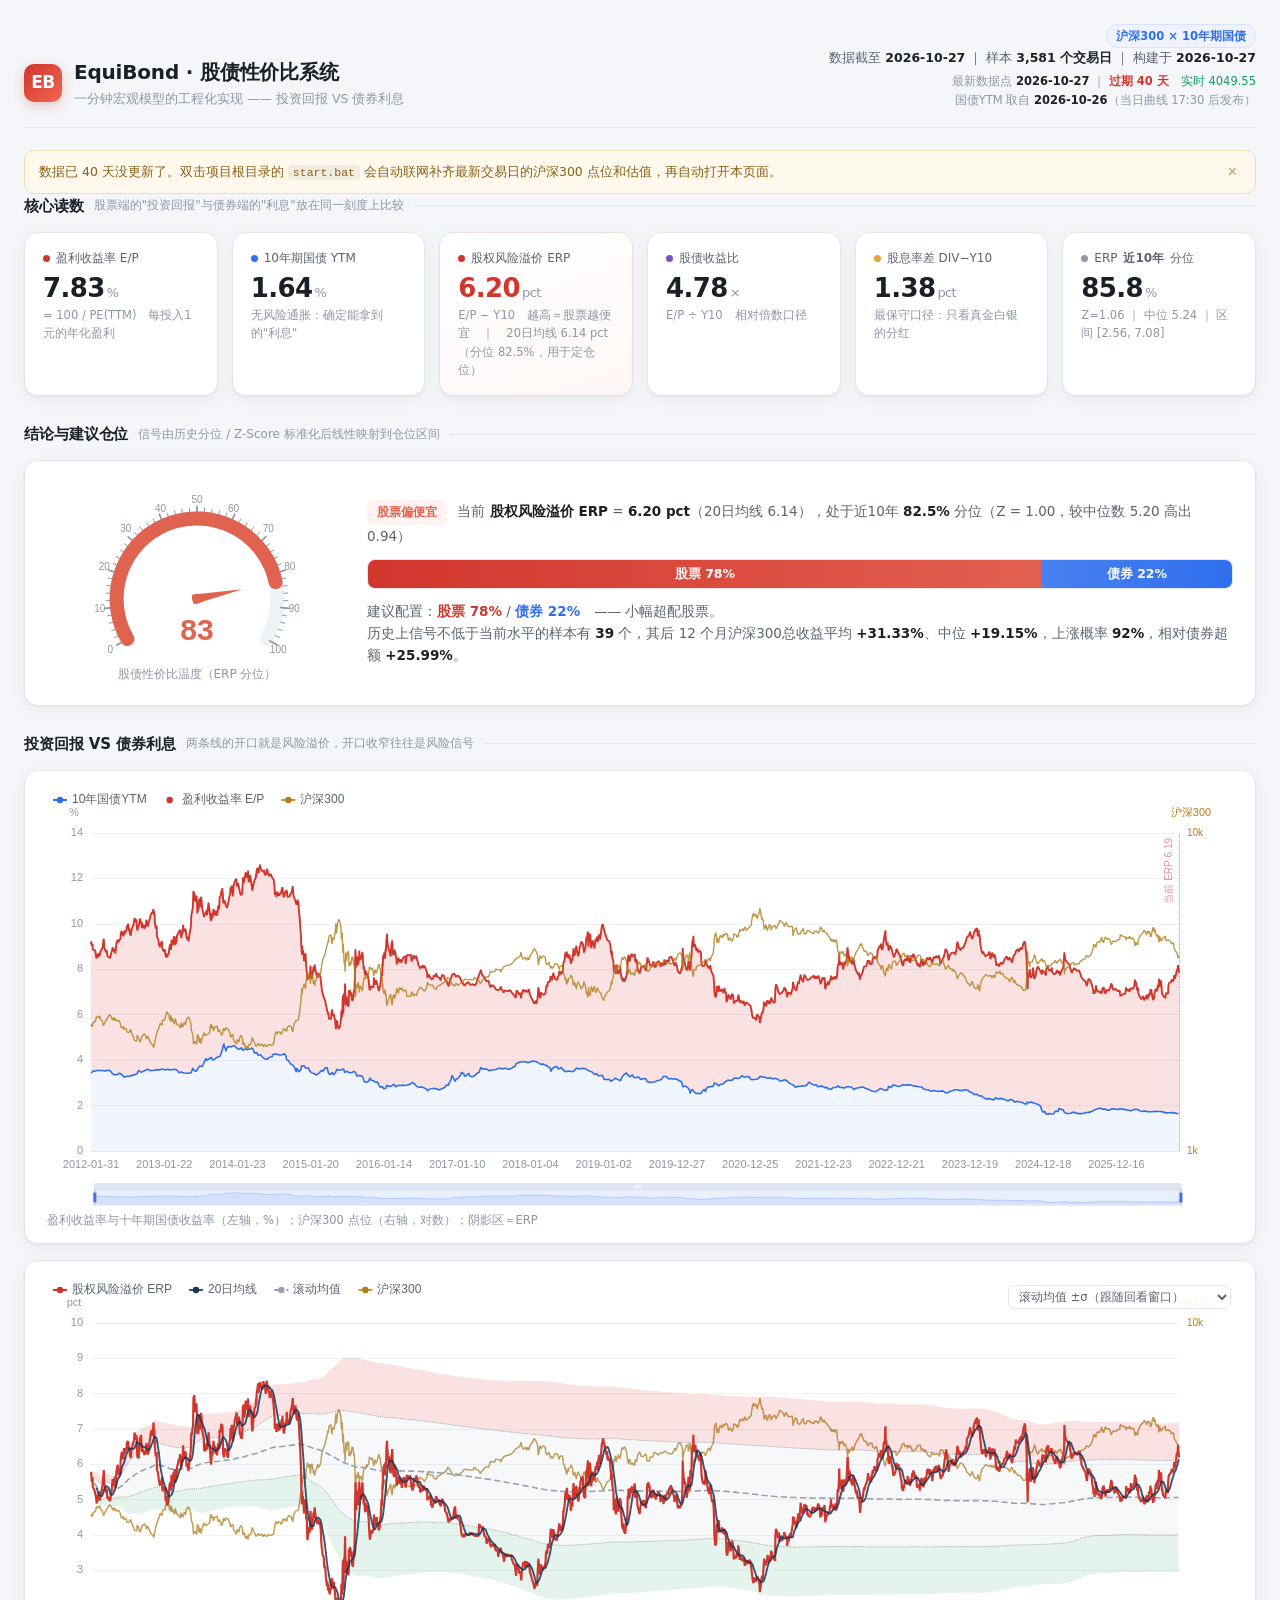
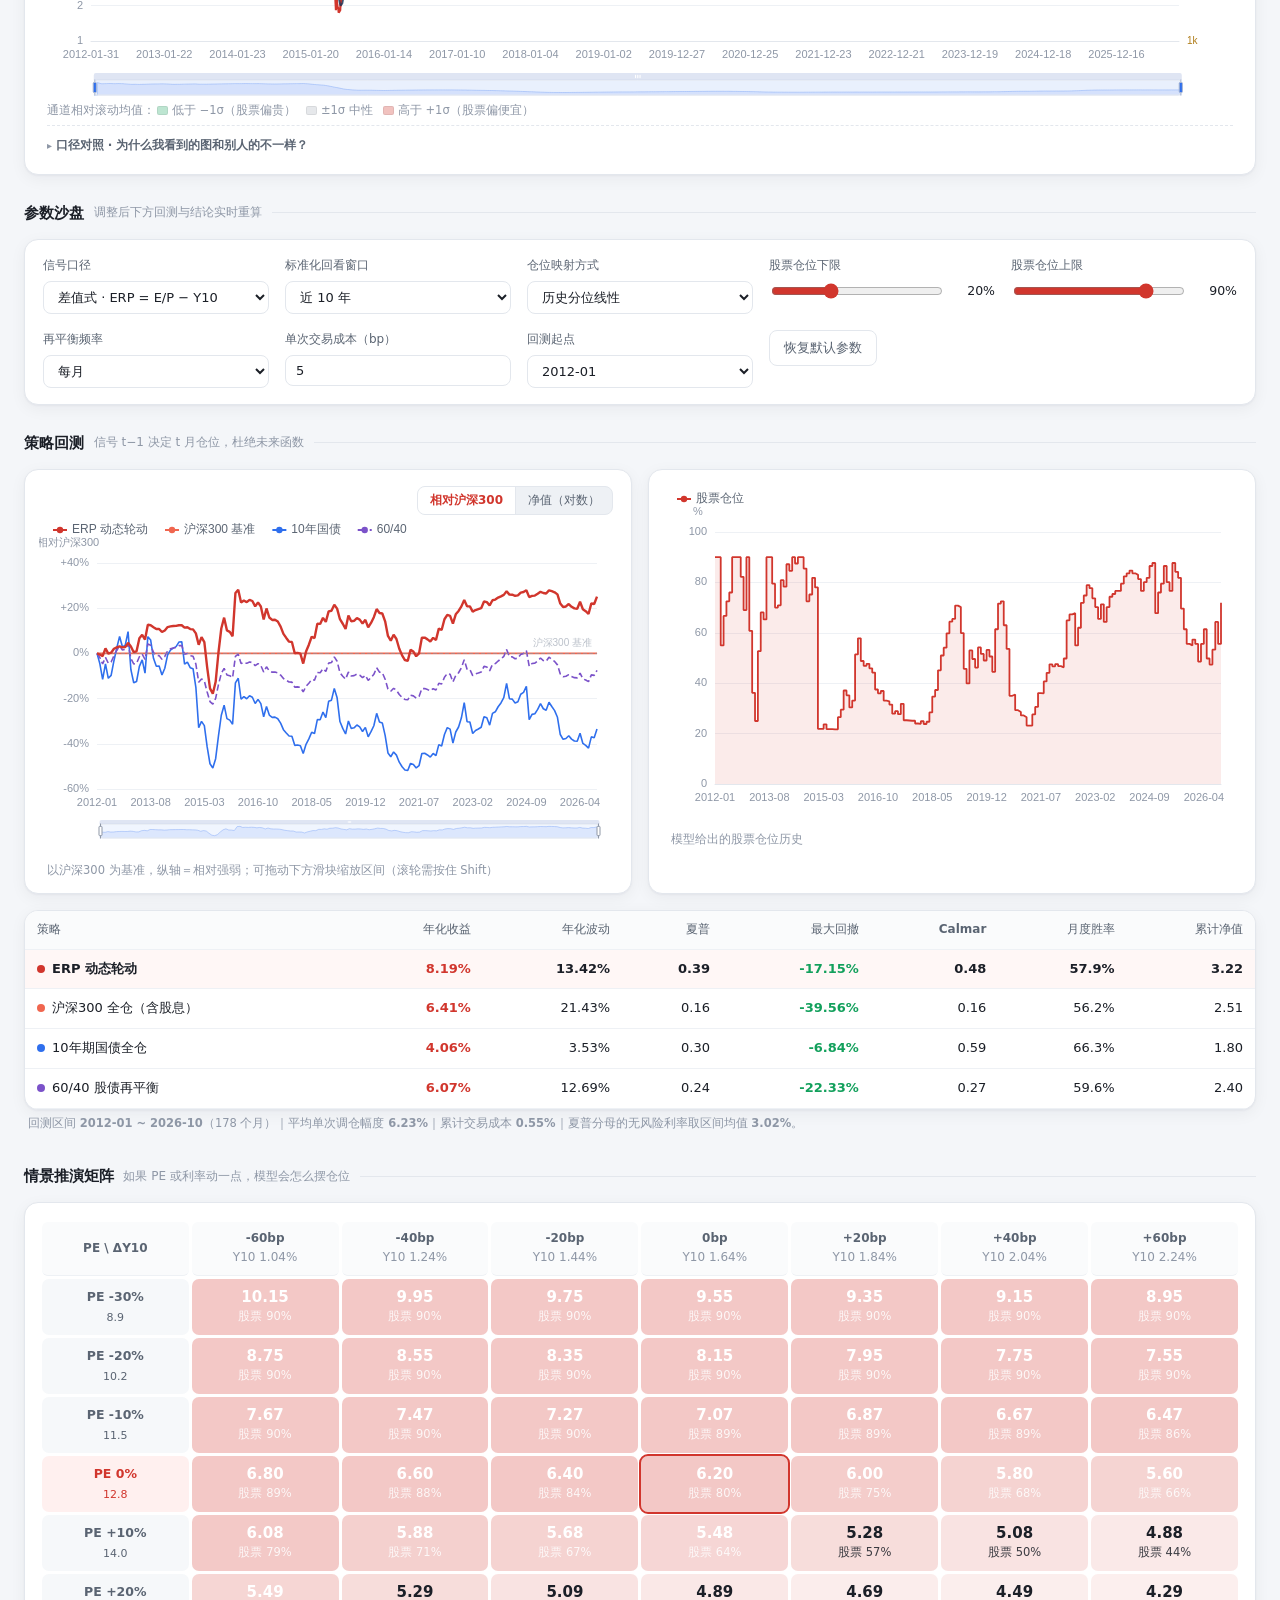
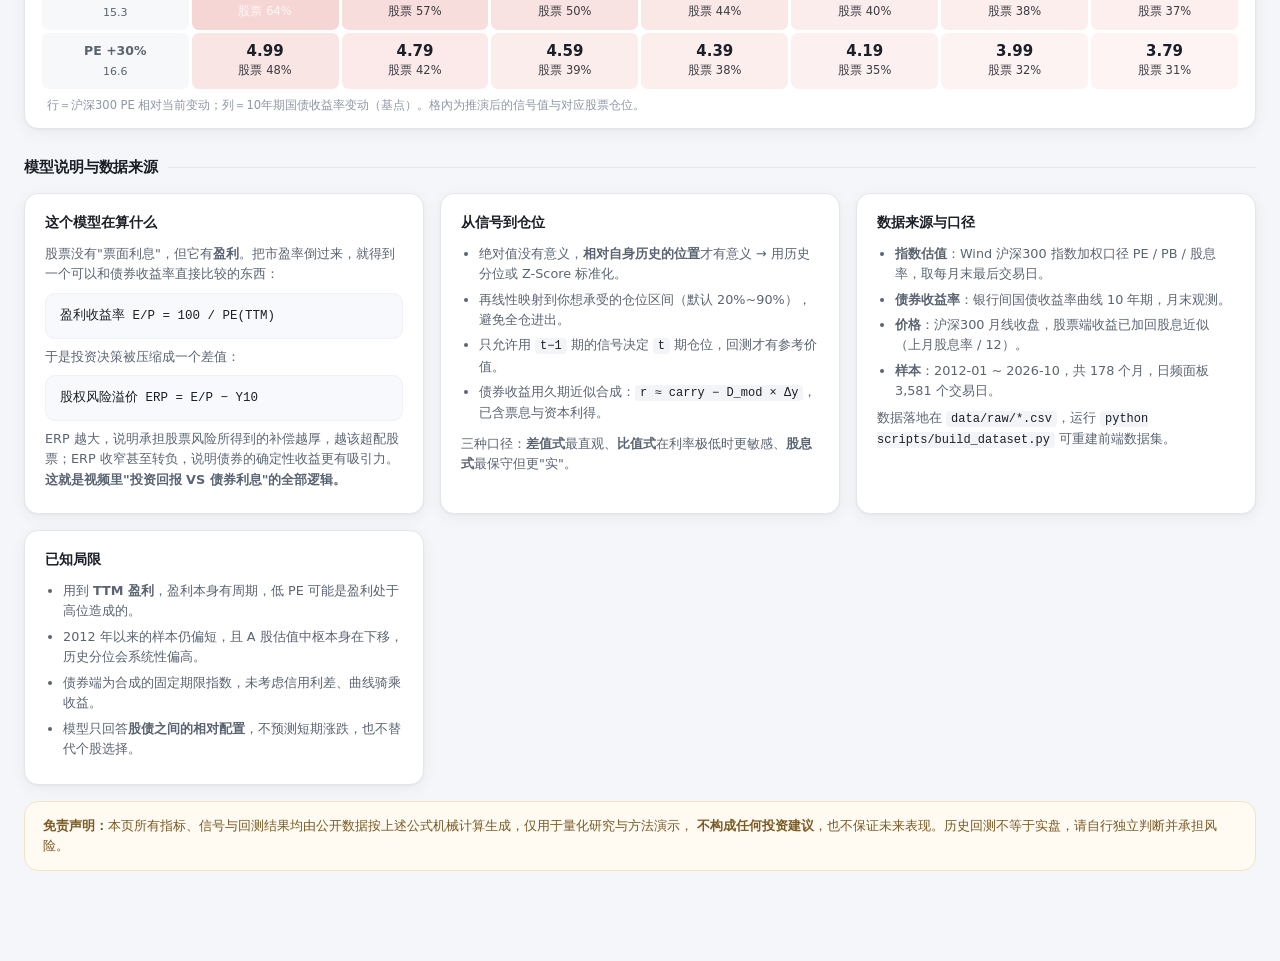
==== commit 1ce9d19d: "ui: 投资回报 VS 债券利息两张图改为纵向独占一行，日频主图加高至 420px" ====
--- a/index.html
+++ b/index.html
@@ -105,14 +105,14 @@
   <!-- ===== 双线图 + 通道图 ===== -->
   <section>
     <div class="sec-title"><h2>投资回报 VS 债券利息</h2><span class="hint">两条线的开口就是风险溢价，开口收窄往往是风险信号</span></div>
-    <div class="grid-2">
+    <div class="stack">
       <div class="chart-box">
-        <div id="chart-yield" class="chart"></div>
+        <div id="chart-yield" class="chart tall"></div>
         <div class="chart-foot">盈利收益率与十年期国债收益率（左轴，%）；沪深300 点位（右轴，对数）；阴影区＝ERP</div>
       </div>
       <div class="chart-box">
         <div class="chart-top">
-          <div id="chart-erp" class="chart"></div>
+          <div id="chart-erp" class="chart tall"></div>
           <select id="e-chan" class="mini-sel" title="通道统计口径">
             <option value="roll" selected>滚动均值 ±σ（跟随回看窗口）</option>
             <option value="exp">全样本累计均值 ±σ</option>
--- a/styles.css
+++ b/styles.css
@@ -147,8 +147,12 @@
   background: var(--card); border: 1px solid var(--line); border-radius: var(--radius);
   padding: 16px 14px 8px; box-shadow: var(--shadow);
 }
+/* 纵向堆叠容器：日频曲线点位密集，两张图并排时每张只剩一半宽度，看不清走势 */
+.stack { display: grid; grid-template-columns: 1fr; gap: 16px; }
 .chart { width: 100%; height: 340px; }
 .chart.tall { height: 380px; }
+/* 日频主图给更高的画布，纵向能看清通道边界 */
+#chart-yield.tall, #chart-erp.tall { height: 420px; }
 .chart-head-row { display: flex; justify-content: flex-end; padding: 0 4px 2px; }
 .chart-switch { display: inline-flex; border: 1px solid var(--line); border-radius: 8px; overflow: hidden; background: var(--line-soft); }
 .chart-switch button {
@@ -334,6 +338,8 @@
   /* 图表：降高度、贴边，留出更多横向绘图空间 */
   .chart-box { padding: 12px 8px 6px; border-radius: 12px; }
   .chart { height: 250px; }
+  /* 两张日频主图在手机上已独占一行，给足高度看通道 */
+  #chart-yield.tall, #chart-erp.tall { height: 300px; }
   .chart-foot { font-size: 10.5px; line-height: 1.55; padding: 3px 4px 5px; }
   .chart-top .mini-sel {
     top: 0; right: 2px; font-size: 10.5px; padding: 2px 4px;
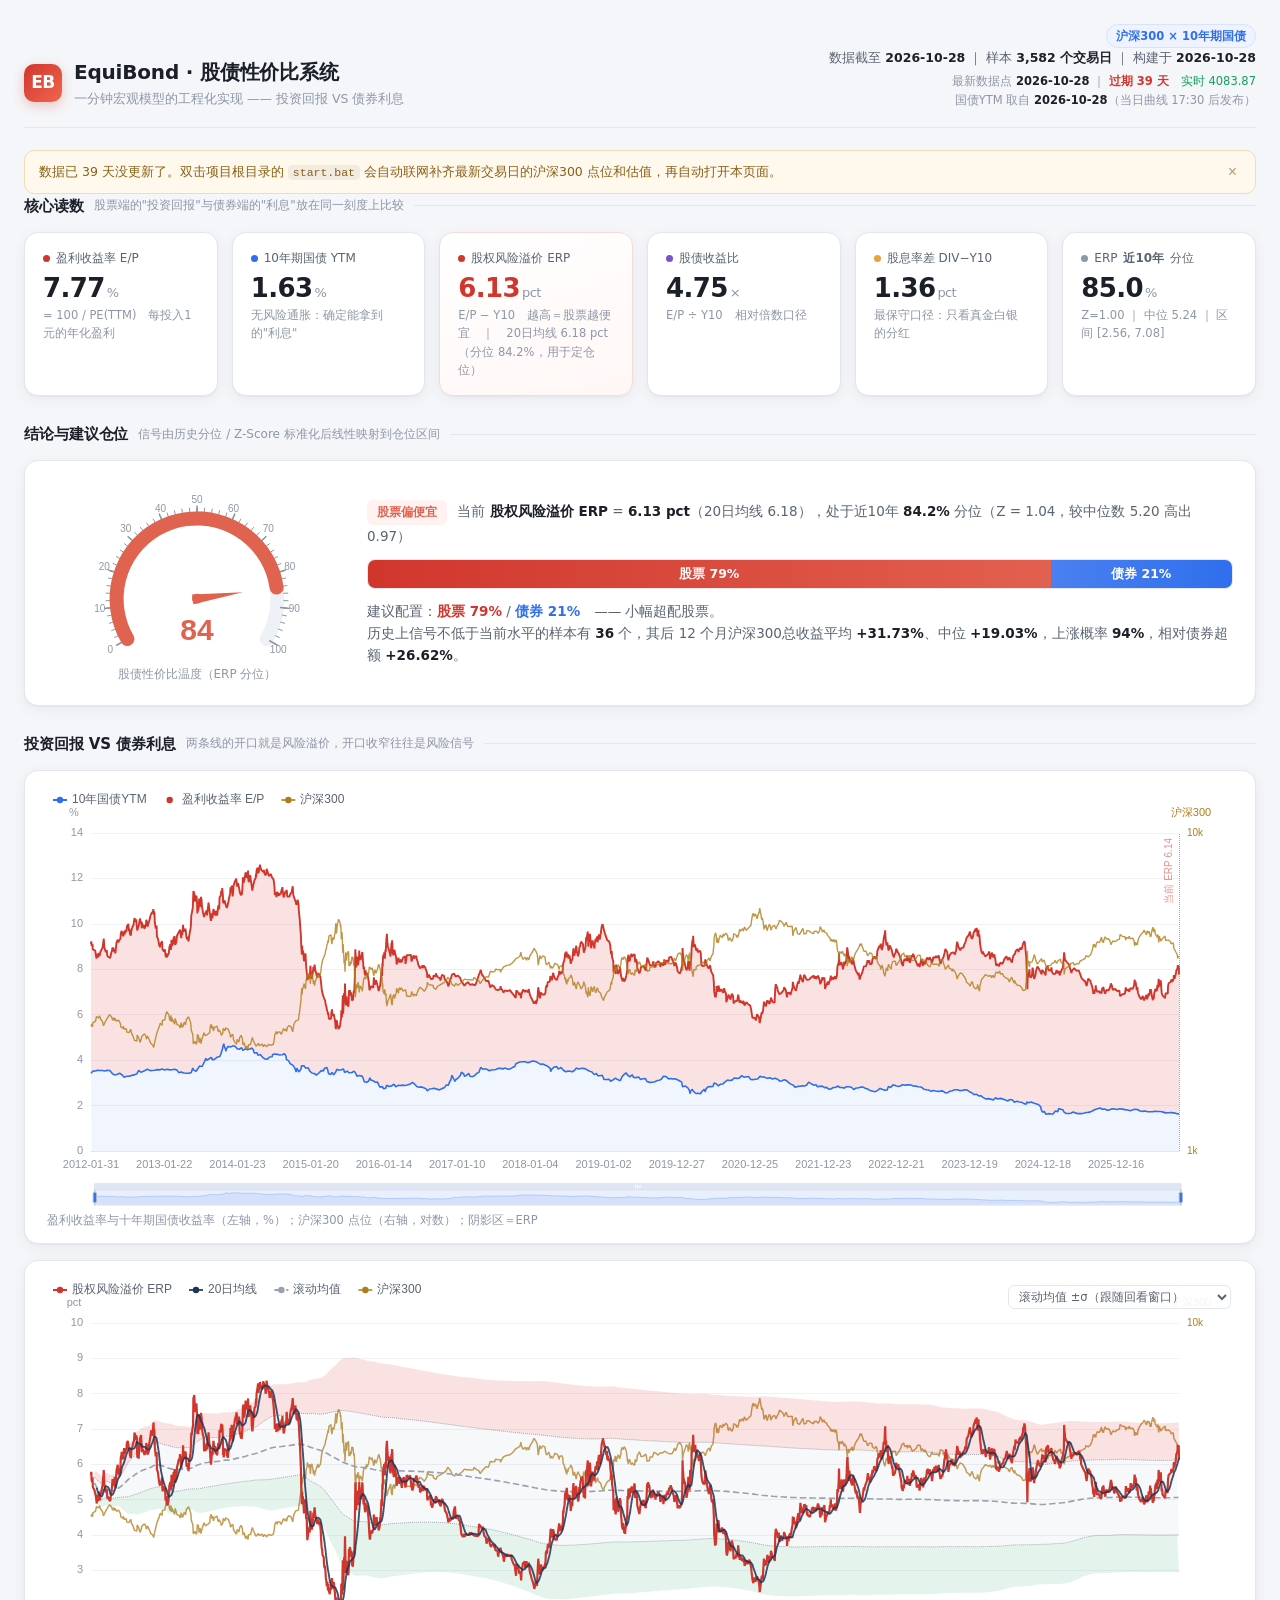
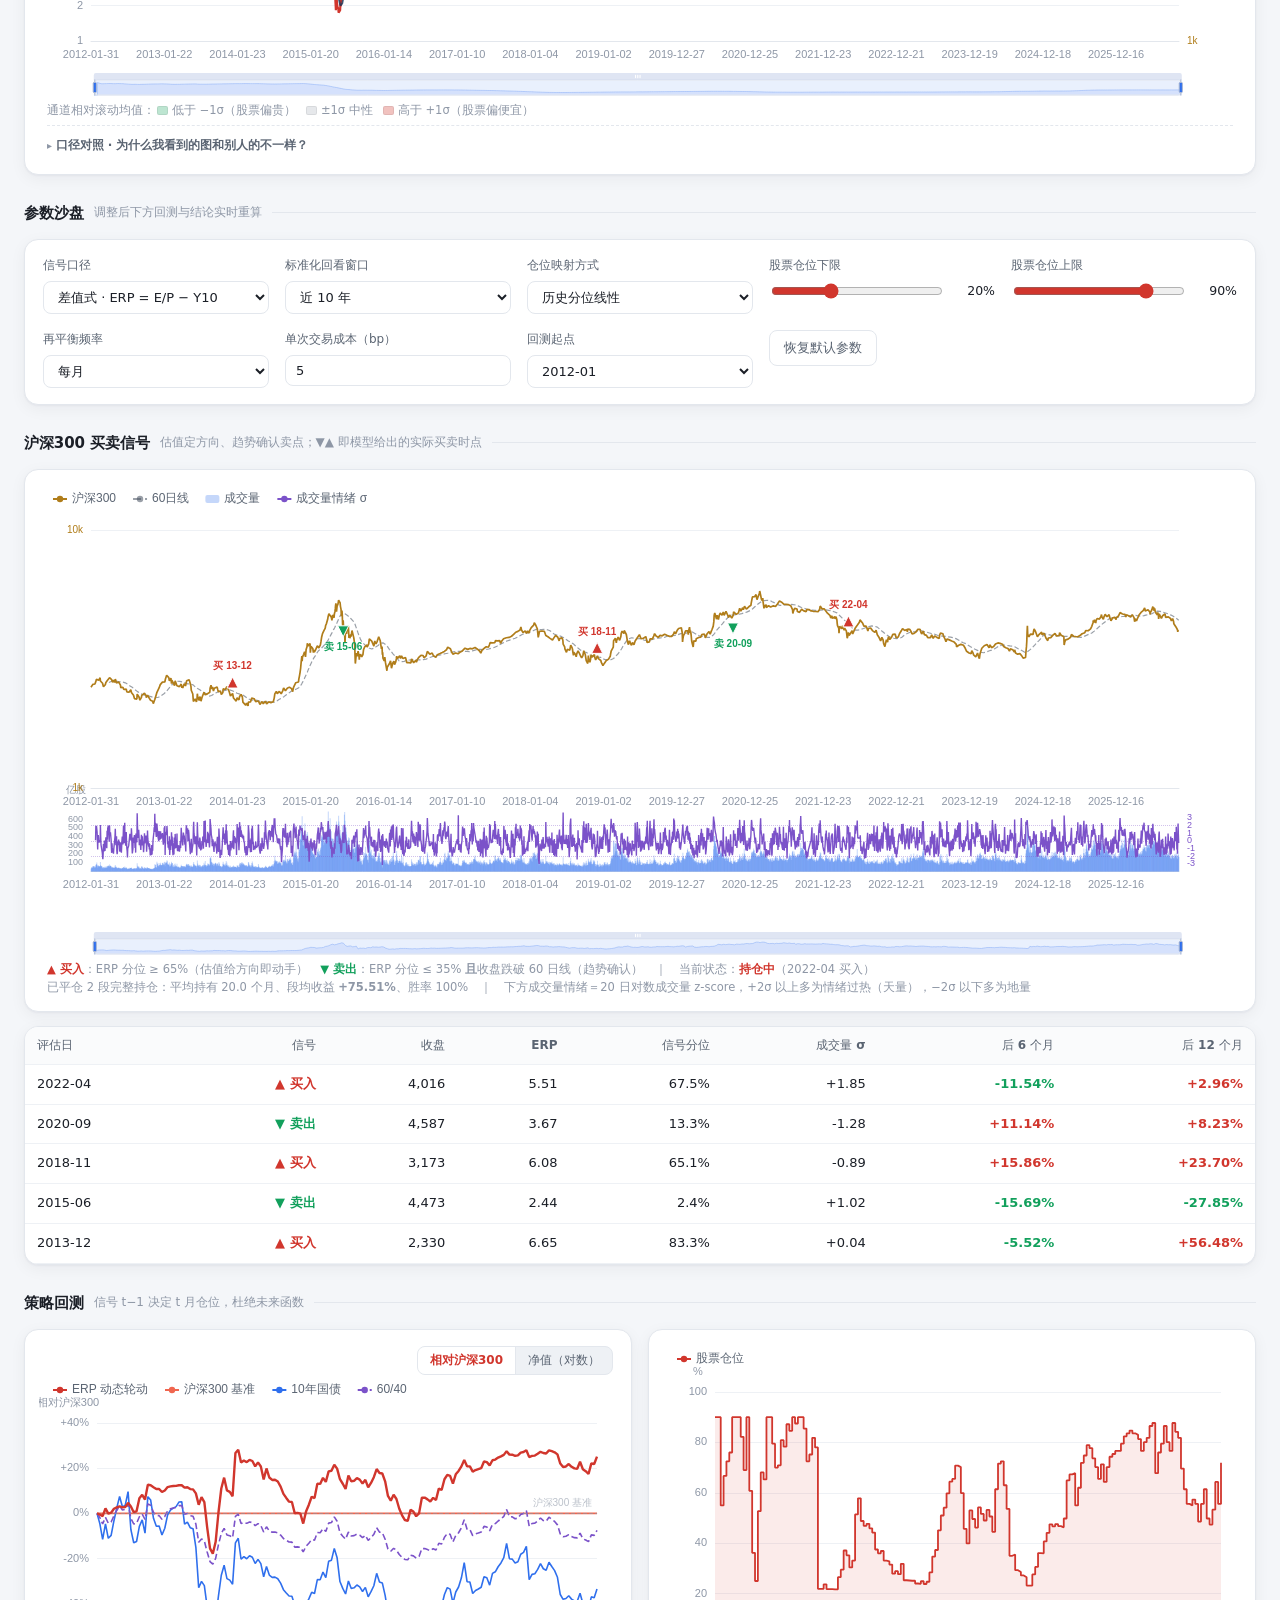
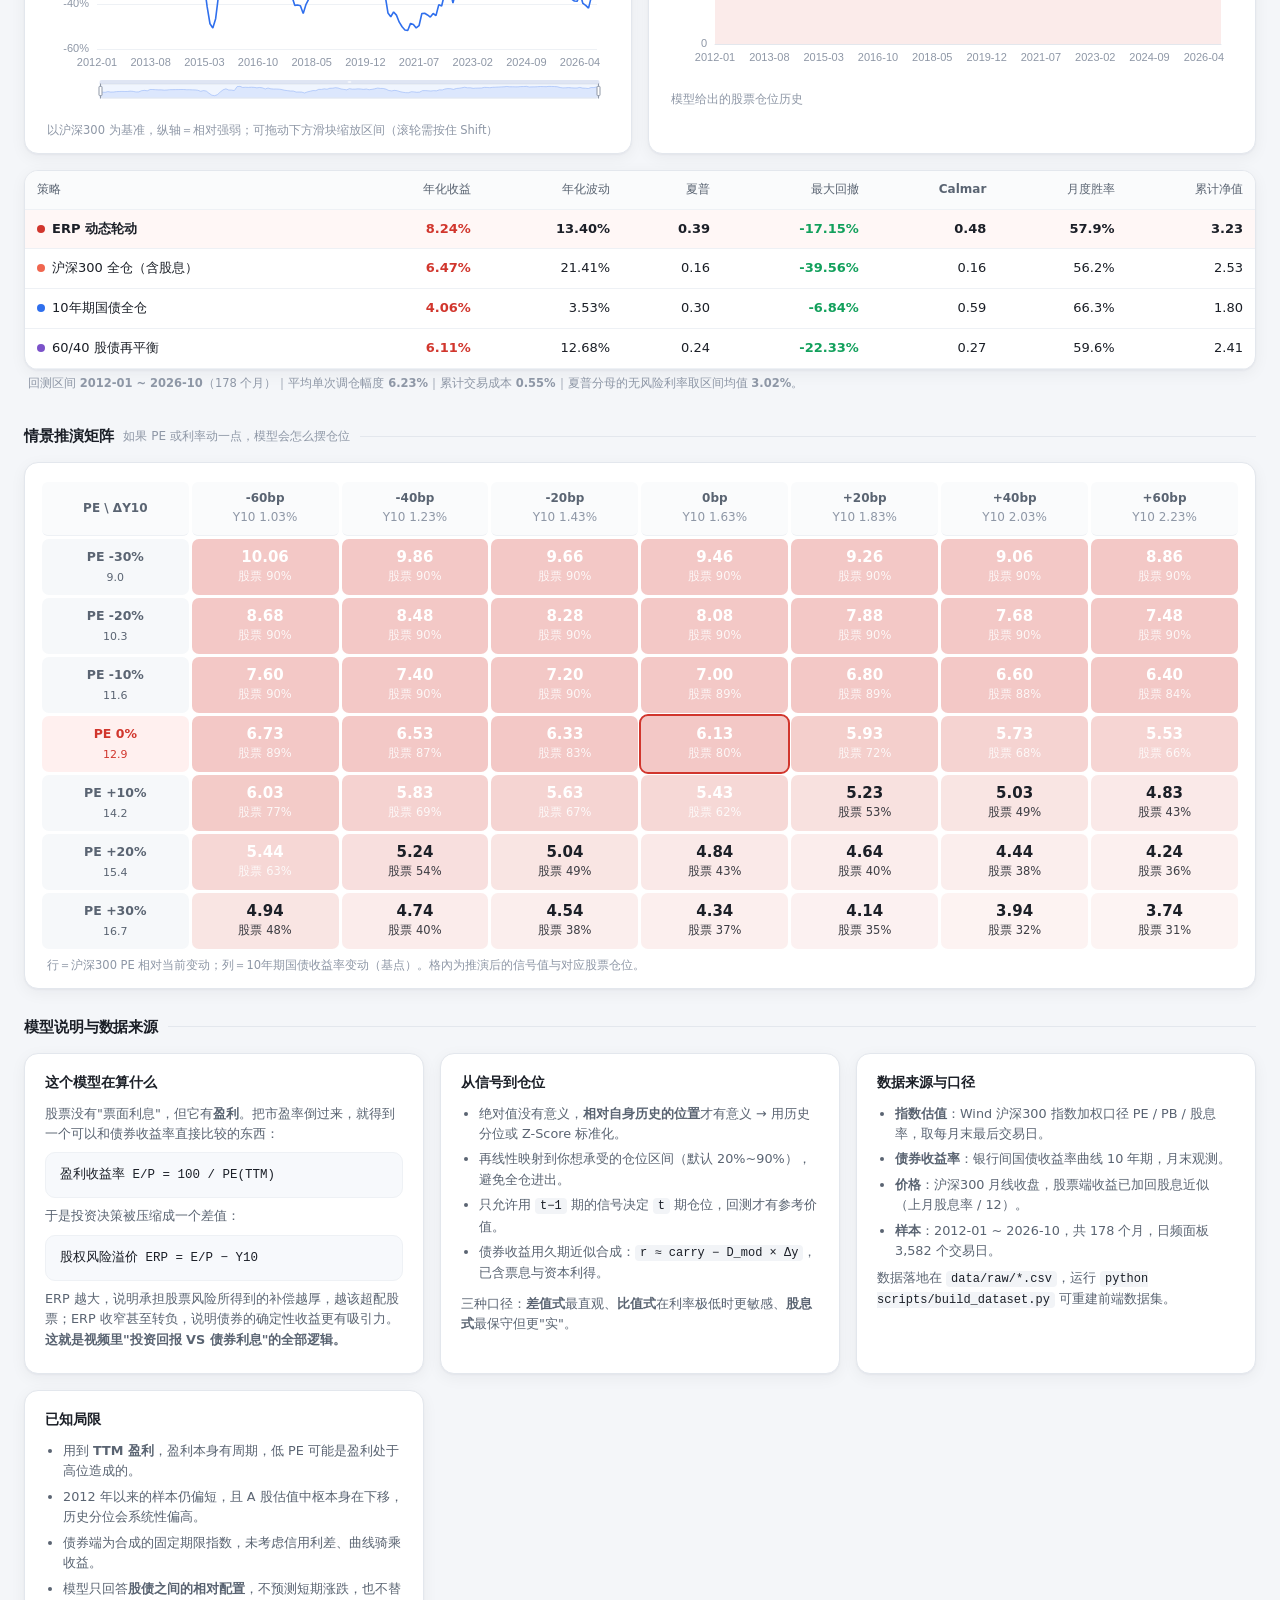
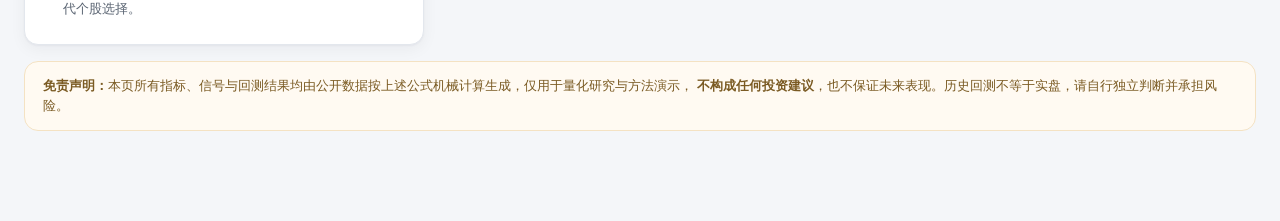
==== commit b25a8632: "feat: 沪深300 买卖信号板块（估值买+60日线确认卖）+ 成交量情绪指标 - engine.js: tradeSignals/holdSegments/volZ，月末评估次月生效与回测同口径 " ====
--- a/index.html
+++ b/index.html
@@ -207,6 +207,18 @@
     </div>
   </section>
 
+  <!-- ===== 买卖信号 ===== -->
+  <section>
+    <div class="sec-title"><h2>沪深300 买卖信号</h2><span class="hint">估值定方向、趋势确认卖点；▼▲ 即模型给出的实际买卖时点</span></div>
+    <div class="chart-box">
+      <div id="chart-signal" class="chart signal"></div>
+      <div class="chart-foot" id="sig-foot">—</div>
+    </div>
+    <div class="table-box" style="margin-top:14px">
+      <table id="t-signal"></table>
+    </div>
+  </section>
+
   <!-- ===== 回测 ===== -->
   <section>
     <div class="sec-title"><h2>策略回测</h2><span class="hint">信号 t−1 决定 t 月仓位，杜绝未来函数</span></div>
@@ -302,7 +314,7 @@
 
 <script src="vendor/echarts.min.js"></script>
 <script src="data/dataset.js"></script>
-<script src="engine.js"></script>
-<script src="app.js"></script>
+<script src="engine.js?v=20261028"></script>
+<script src="app.js?v=20261028"></script>
 </body>
 </html>
--- a/styles.css
+++ b/styles.css
@@ -153,6 +153,8 @@
 .chart.tall { height: 380px; }
 /* 日频主图给更高的画布，纵向能看清通道边界 */
 #chart-yield.tall, #chart-erp.tall { height: 420px; }
+/* 买卖信号图：上格价格+买卖点，下格成交量与情绪，需要比主图再高一点 */
+#chart-signal { height: 470px; }
 .chart-head-row { display: flex; justify-content: flex-end; padding: 0 4px 2px; }
 .chart-switch { display: inline-flex; border: 1px solid var(--line); border-radius: 8px; overflow: hidden; background: var(--line-soft); }
 .chart-switch button {
@@ -340,6 +342,7 @@
   .chart { height: 250px; }
   /* 两张日频主图在手机上已独占一行，给足高度看通道 */
   #chart-yield.tall, #chart-erp.tall { height: 300px; }
+  #chart-signal { height: 380px; }
   .chart-foot { font-size: 10.5px; line-height: 1.55; padding: 3px 4px 5px; }
   .chart-top .mini-sel {
     top: 0; right: 2px; font-size: 10.5px; padding: 2px 4px;
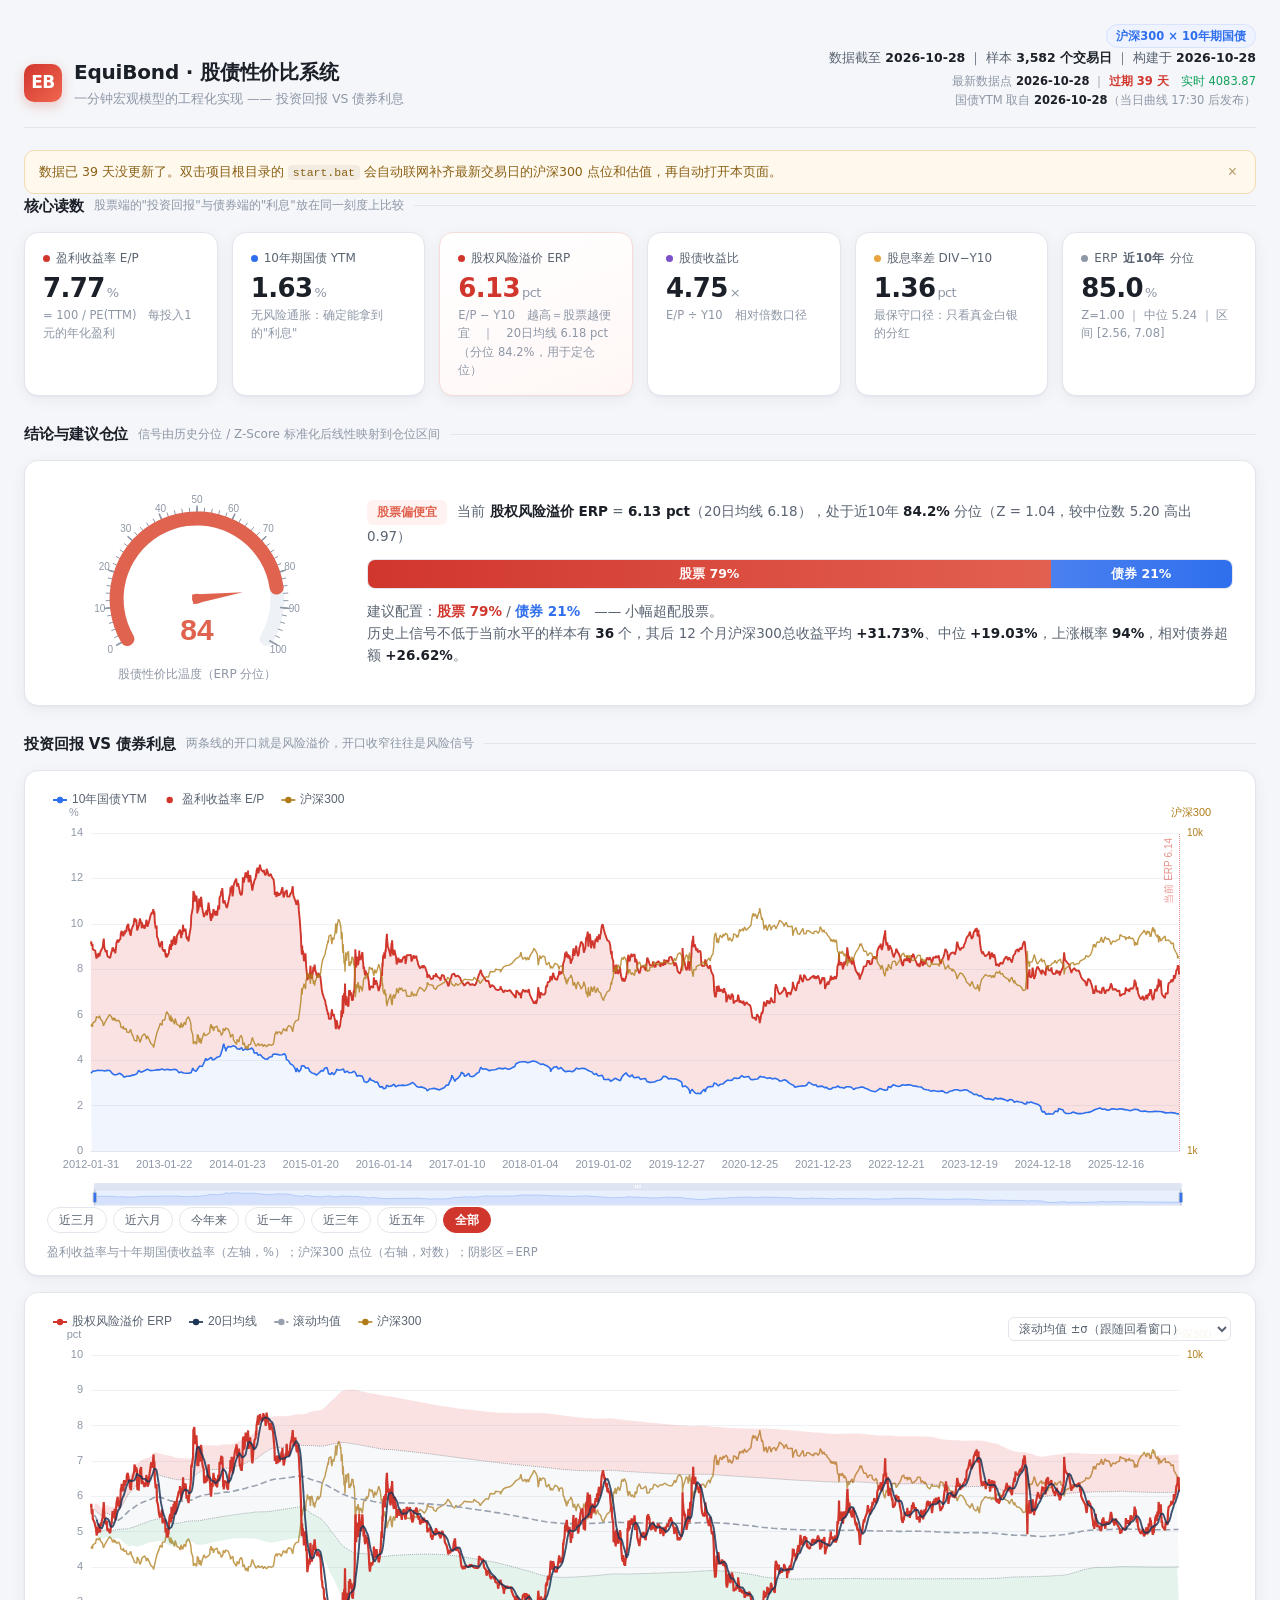
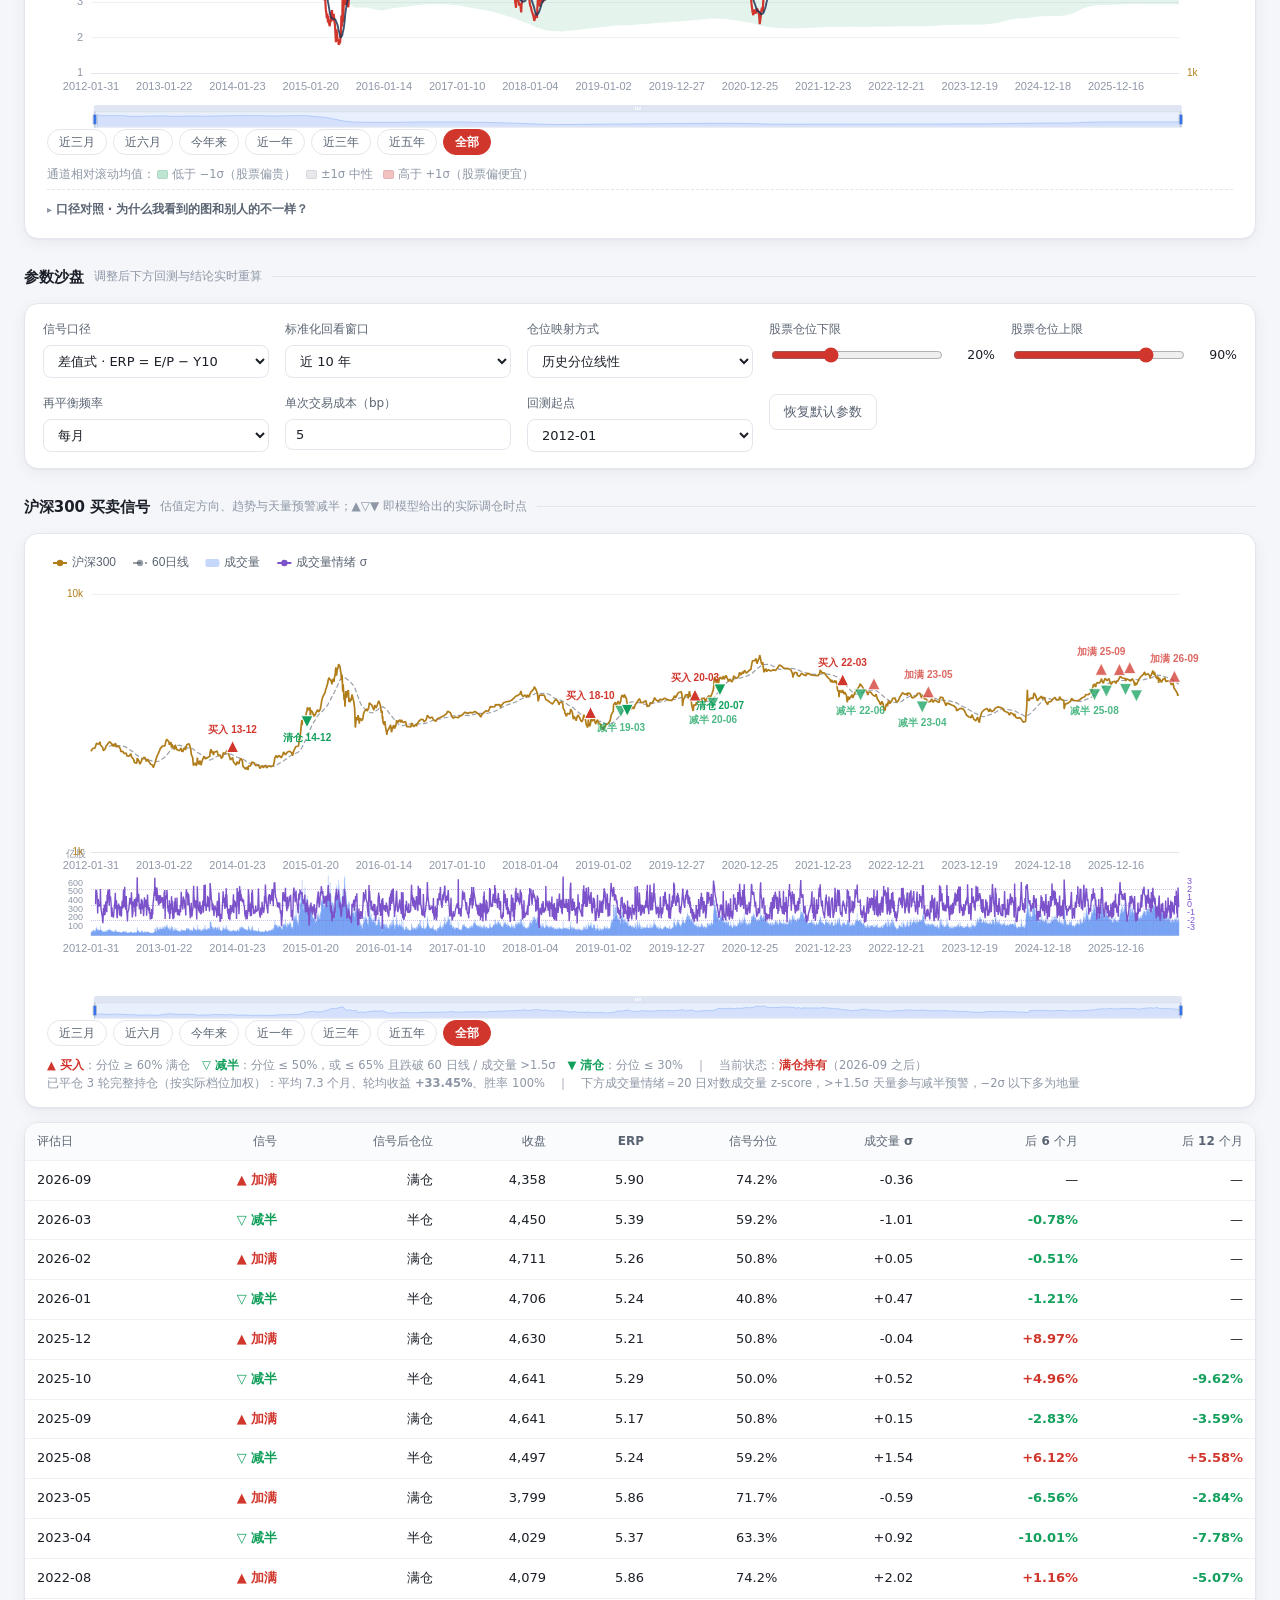
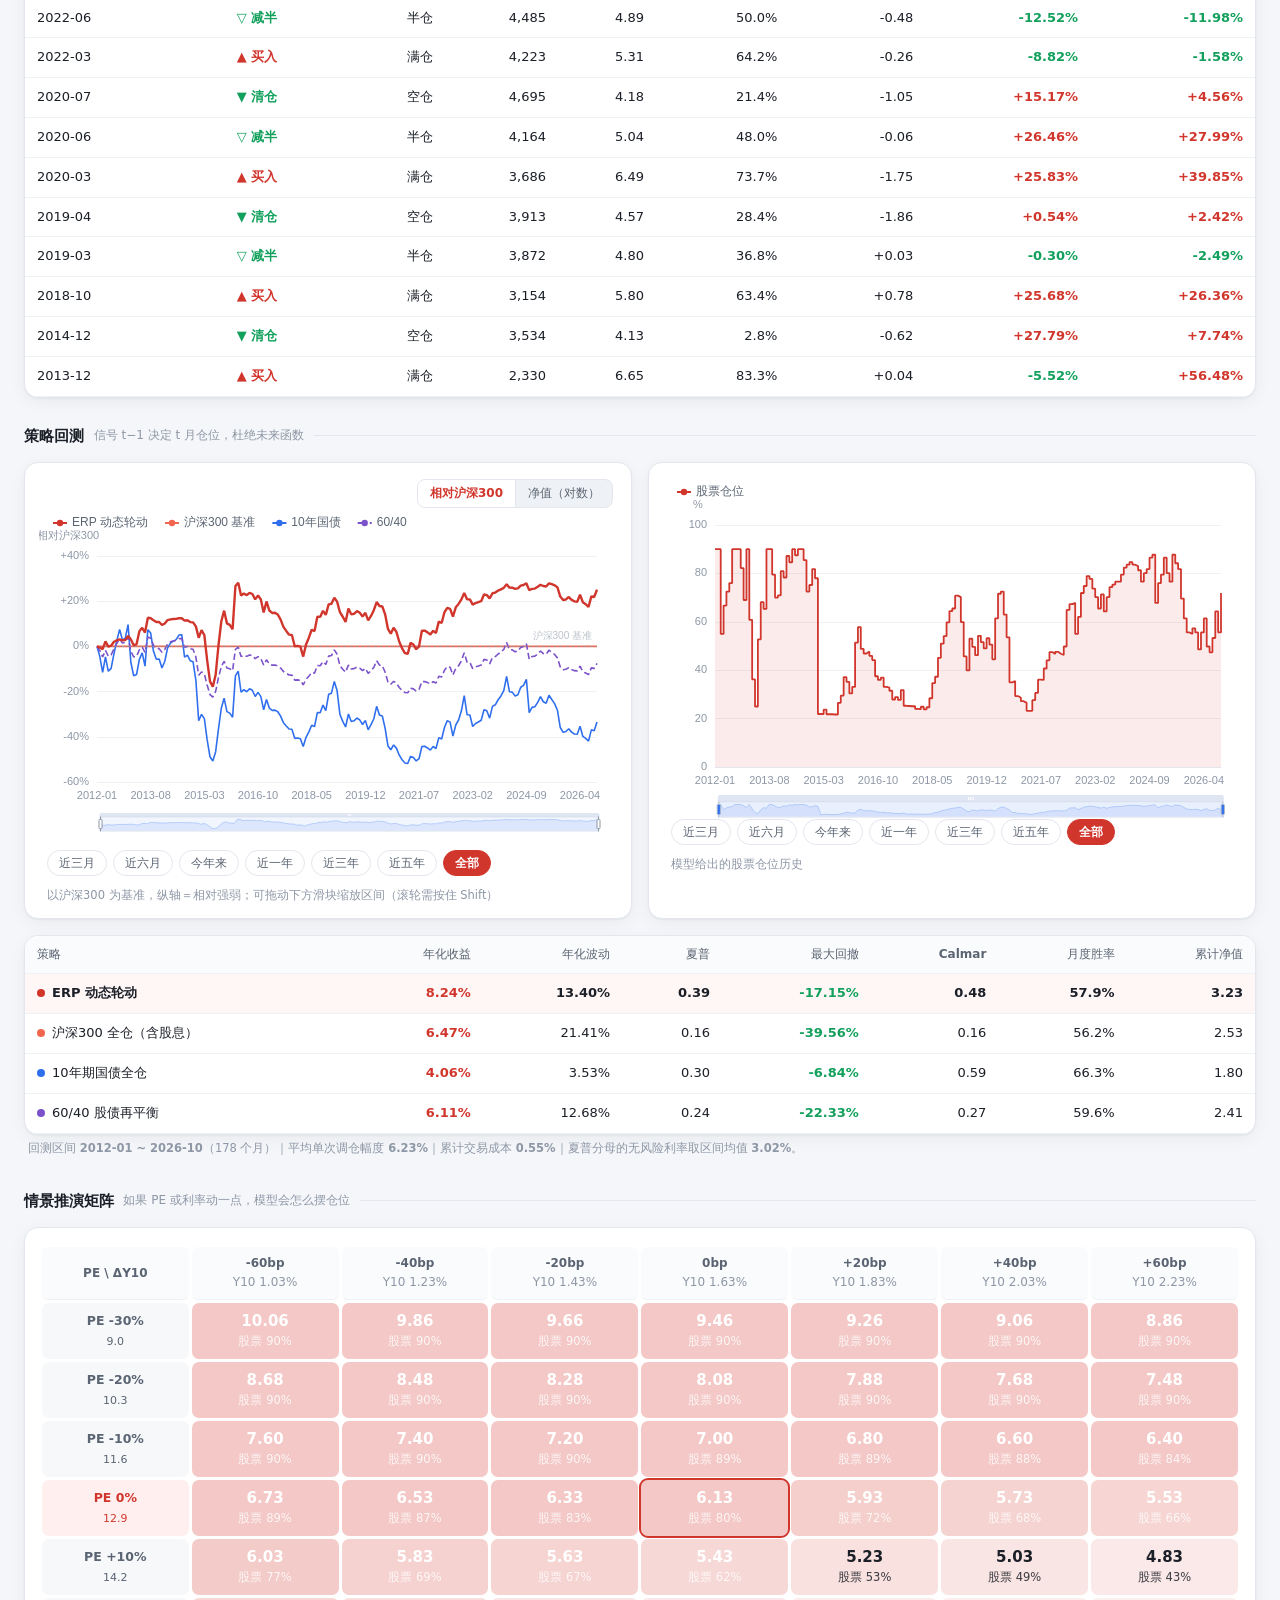
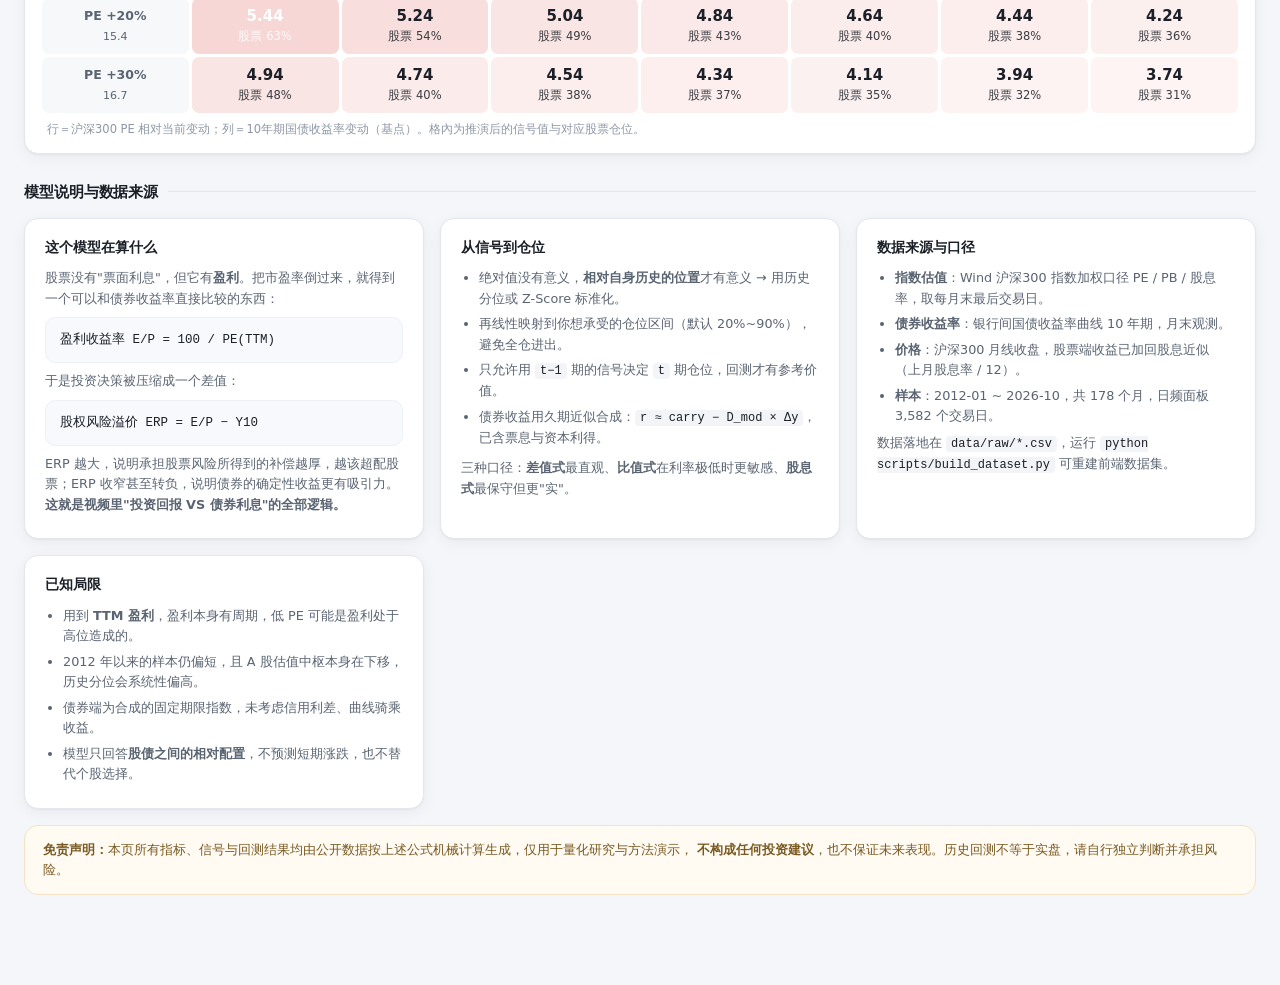
==== commit f1d5feea: "feat: 三档调仓信号（21个，约8.5个月一次）+ 图表时间范围快捷按钮 - engine.js: tierSignals/tierHoldings 三档仓位信号（估值买60%/减半50%或65%" ====
--- a/index.html
+++ b/index.html
@@ -209,7 +209,7 @@
 
   <!-- ===== 买卖信号 ===== -->
   <section>
-    <div class="sec-title"><h2>沪深300 买卖信号</h2><span class="hint">估值定方向、趋势确认卖点；▼▲ 即模型给出的实际买卖时点</span></div>
+    <div class="sec-title"><h2>沪深300 买卖信号</h2><span class="hint">估值定方向、趋势与天量预警减半；▲▽▼ 即模型给出的实际调仓时点</span></div>
     <div class="chart-box">
       <div id="chart-signal" class="chart signal"></div>
       <div class="chart-foot" id="sig-foot">—</div>
--- a/styles.css
+++ b/styles.css
@@ -166,6 +166,25 @@
 .chart-switch button.on { background: var(--card); color: var(--stock); font-weight: 600; }
 .chart-foot { font-size: 11.5px; color: var(--txt3); padding: 4px 8px 6px; }
 
+/* ---------- 时间范围快捷按钮 ---------- */
+.range-bar {
+  display: flex; flex-wrap: wrap; gap: 6px;
+  padding: 2px 8px 6px; margin-top: -2px;
+  overflow-x: auto; scrollbar-width: none;
+}
+.range-bar::-webkit-scrollbar { display: none; }
+.range-bar button {
+  flex: 0 0 auto;
+  border: 1px solid var(--line); background: var(--card); color: var(--txt2);
+  font-size: 12px; font-family: inherit; line-height: 1.5;
+  padding: 3px 11px; border-radius: 999px; cursor: pointer;
+  transition: color .12s, border-color .12s, background .12s;
+}
+.range-bar button:hover { color: var(--stock); border-color: rgba(209, 54, 45, .45); }
+.range-bar button.on {
+  background: var(--stock); border-color: var(--stock); color: #fff; font-weight: 600;
+}
+
 /* ---------- 口径对照诊断面板 ---------- */
 .diag { margin: 0 8px 8px; border-top: 1px dashed var(--line); padding-top: 8px; }
 .diag > summary {
@@ -344,6 +363,8 @@
   #chart-yield.tall, #chart-erp.tall { height: 300px; }
   #chart-signal { height: 380px; }
   .chart-foot { font-size: 10.5px; line-height: 1.55; padding: 3px 4px 5px; }
+  .range-bar { gap: 5px; padding: 0 4px 5px; }
+  .range-bar button { font-size: 11px; padding: 3px 9px; }
   .chart-top .mini-sel {
     top: 0; right: 2px; font-size: 10.5px; padding: 2px 4px;
     max-width: 46%; text-overflow: ellipsis;
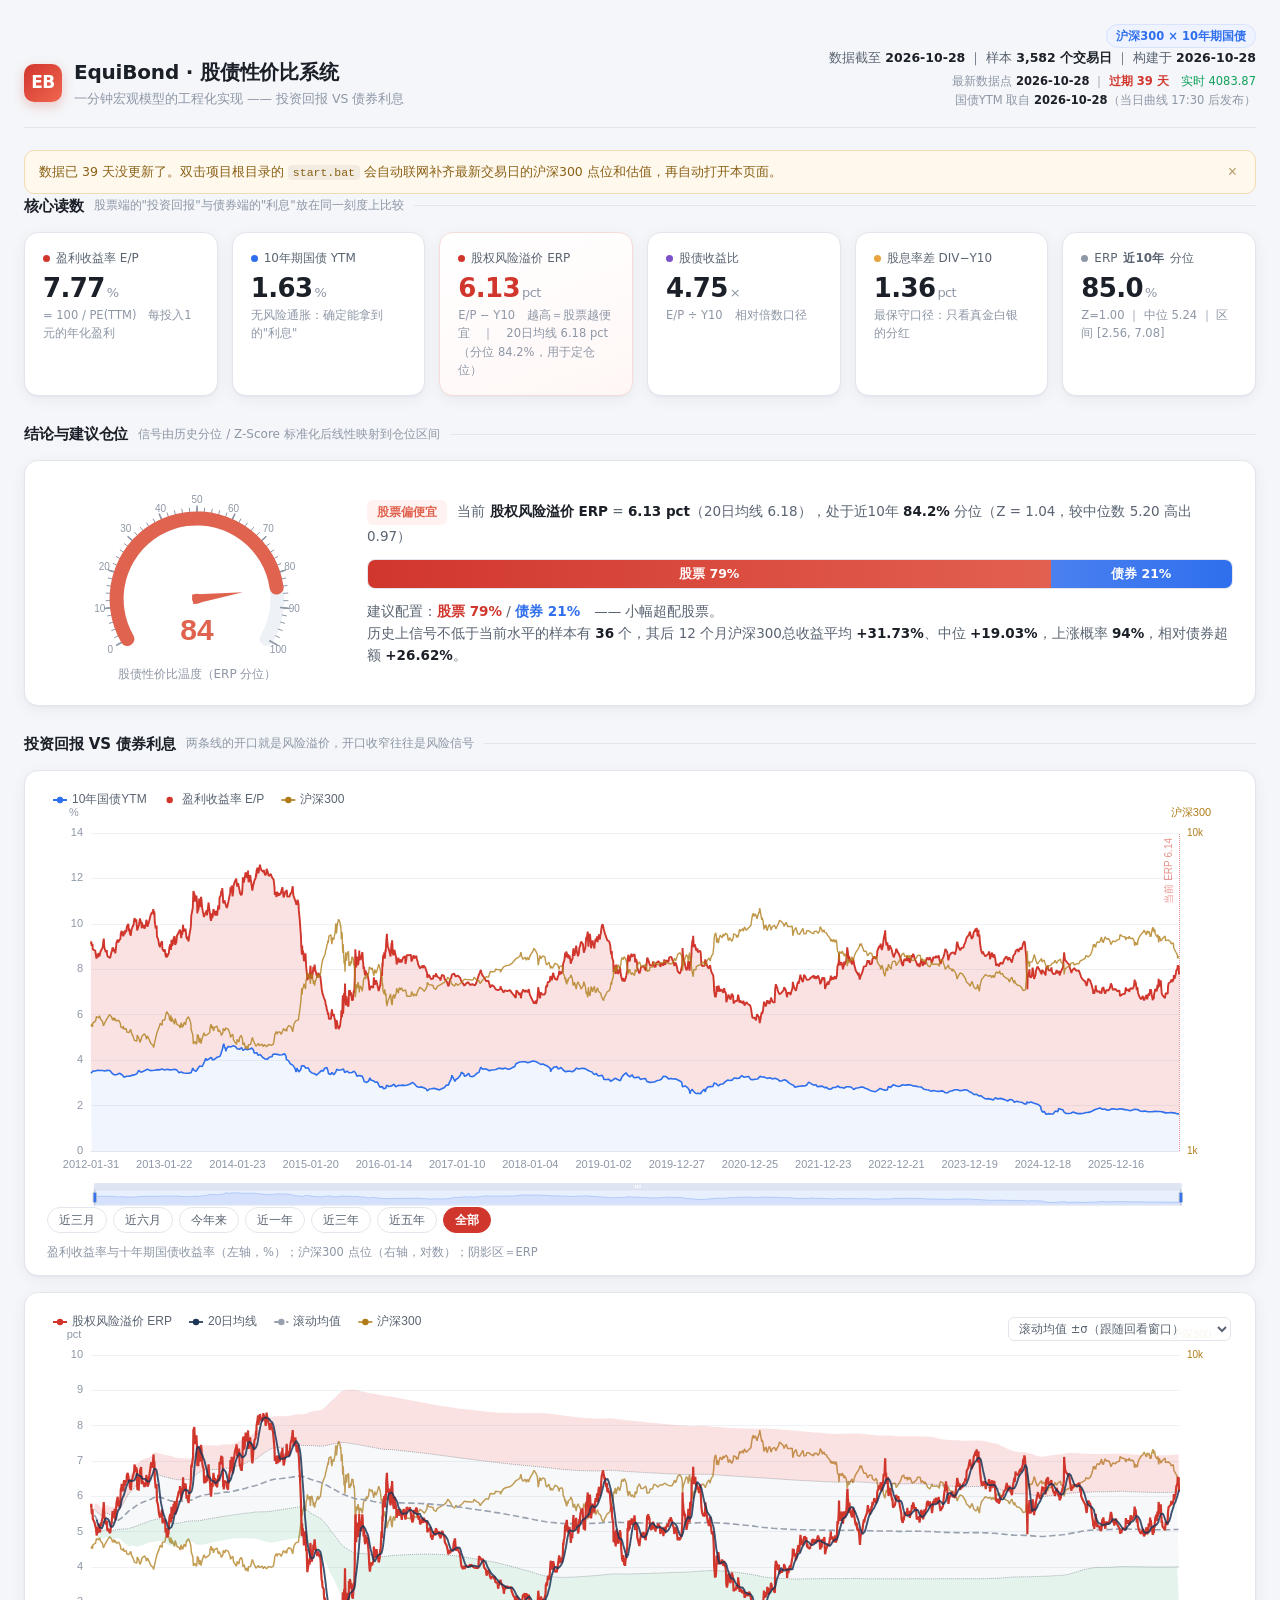
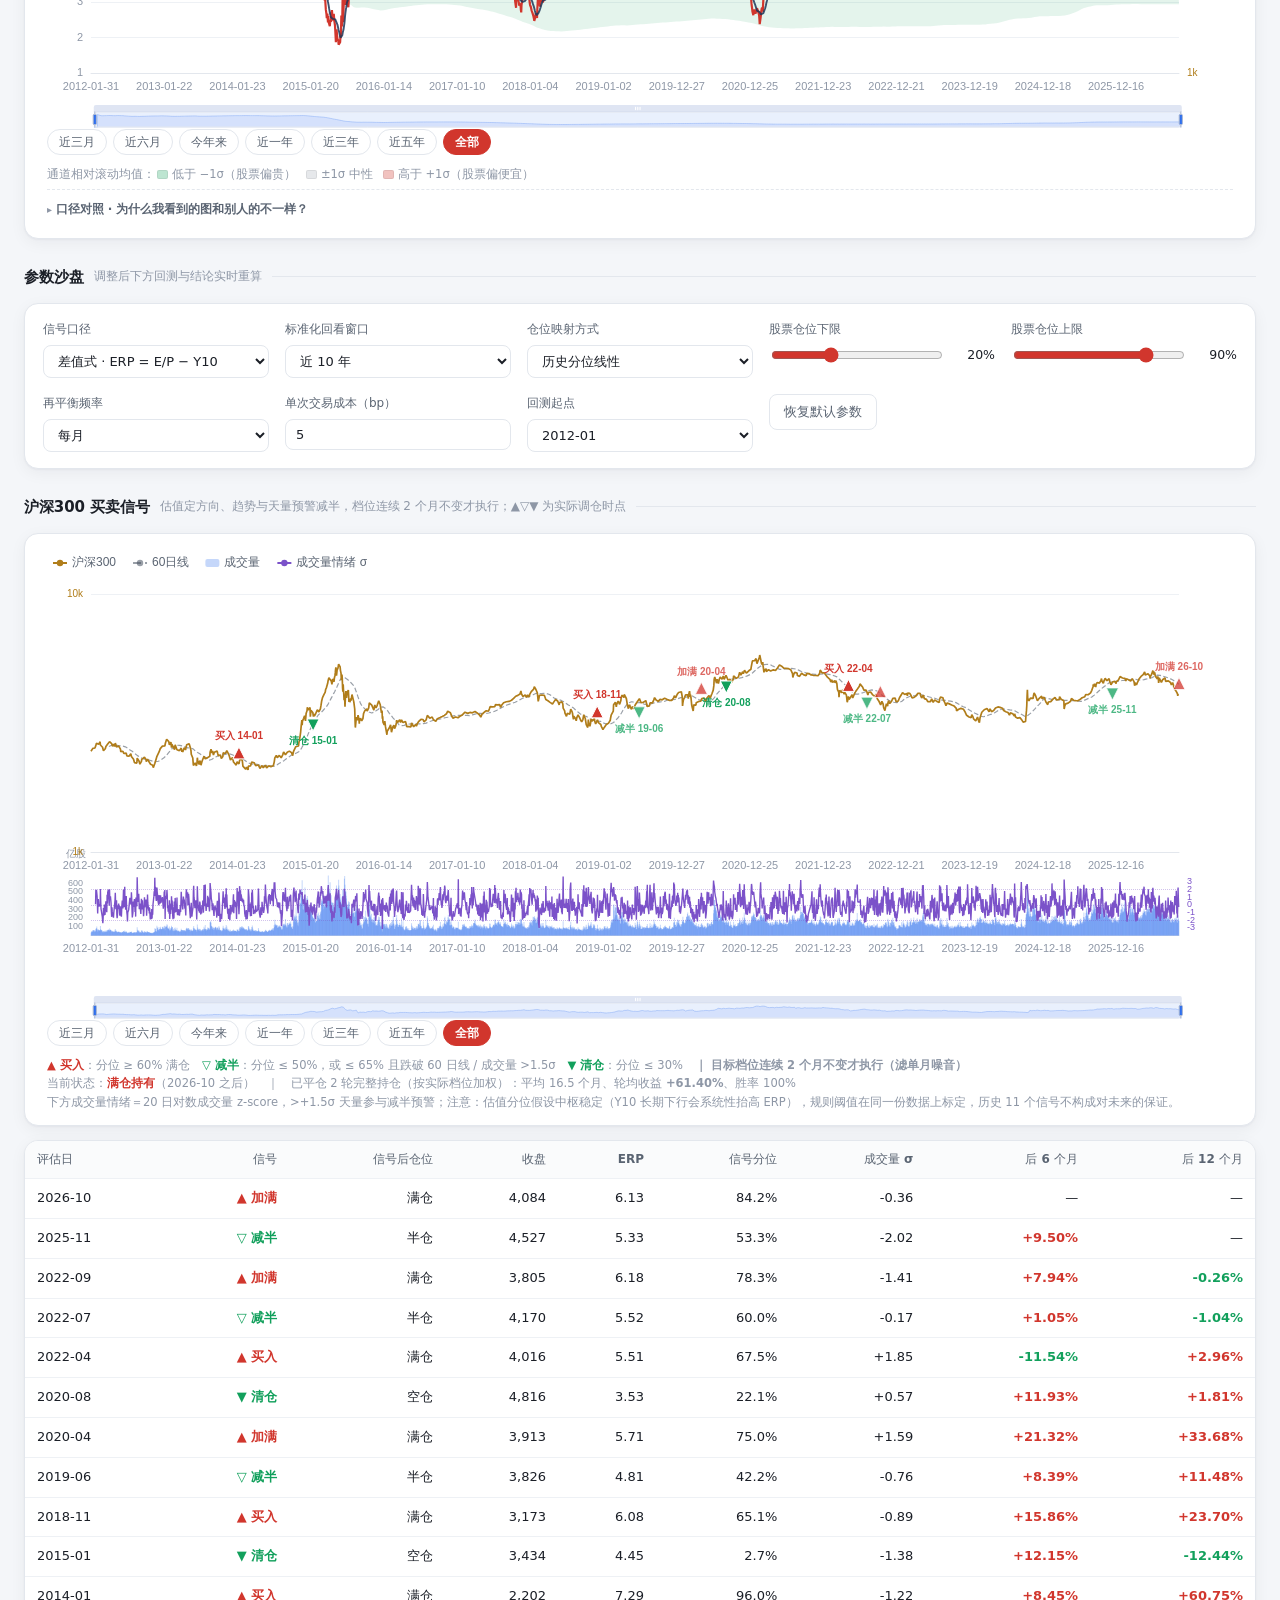
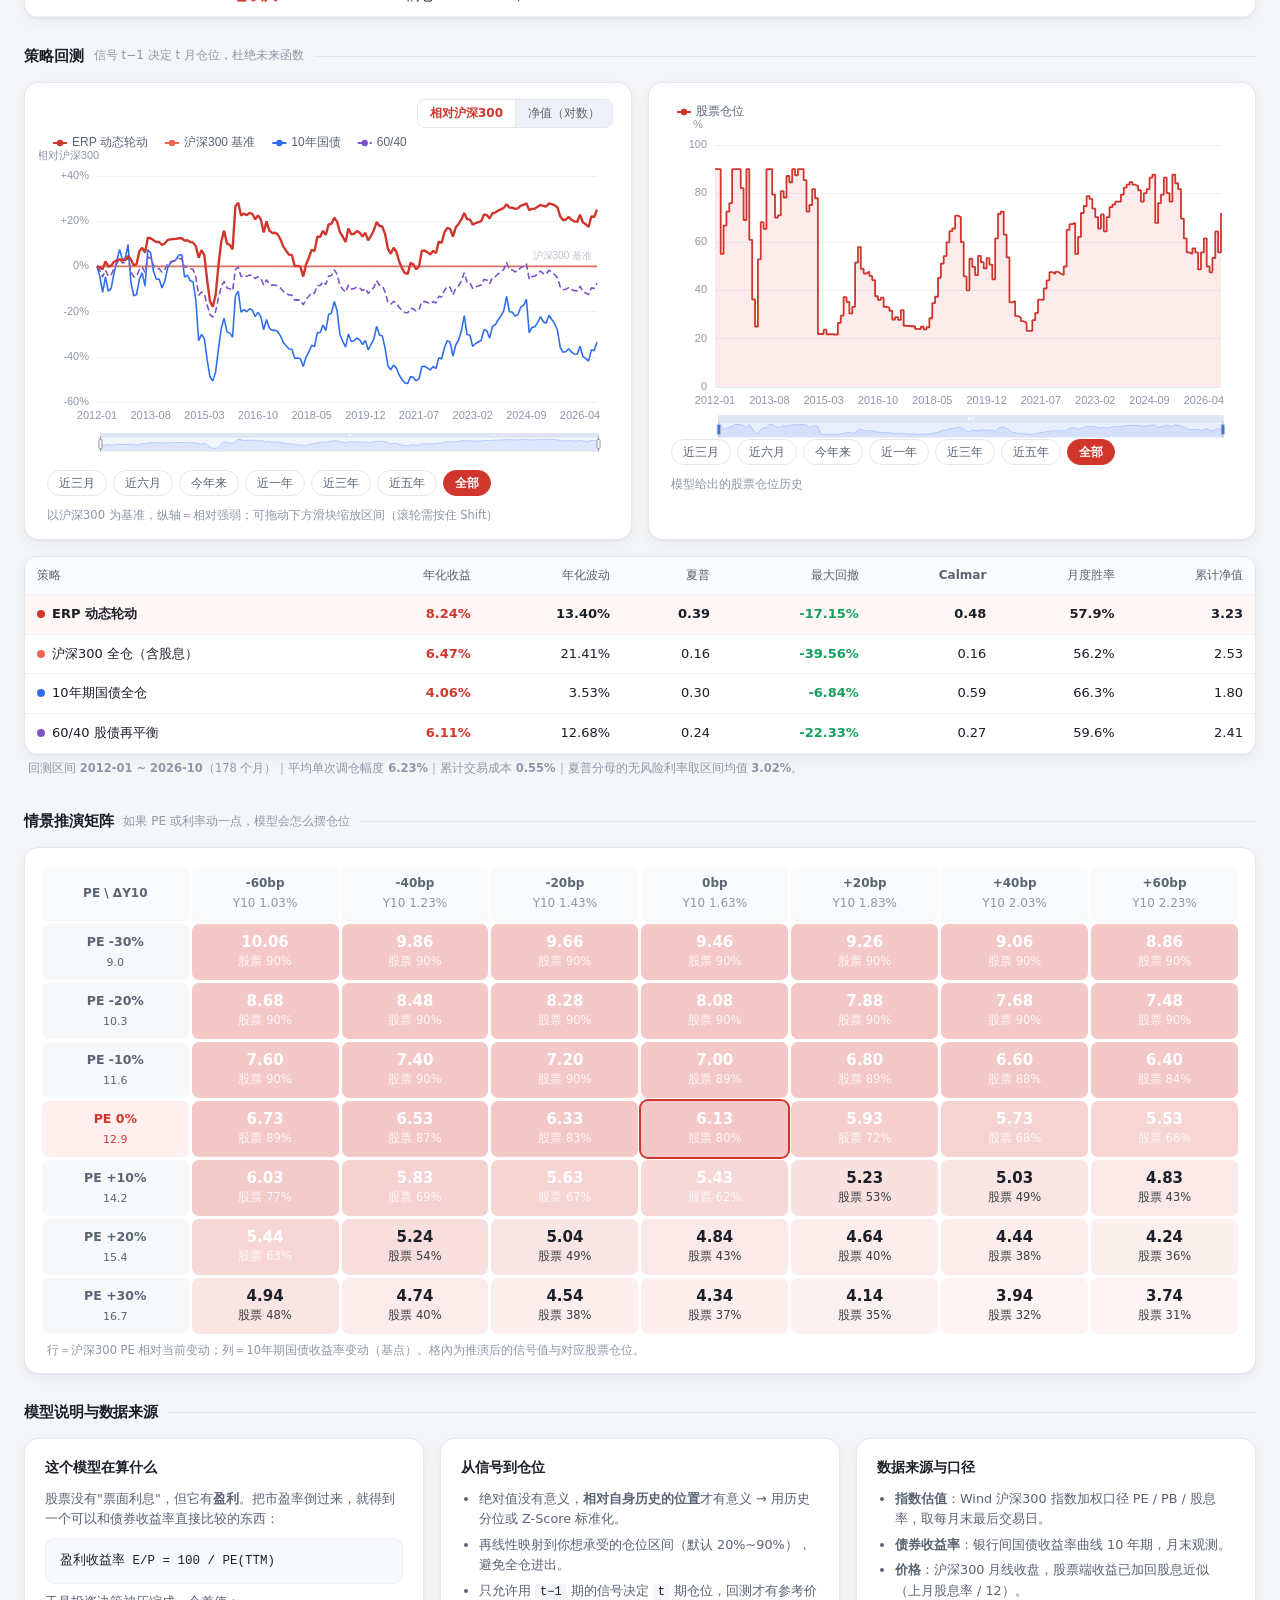
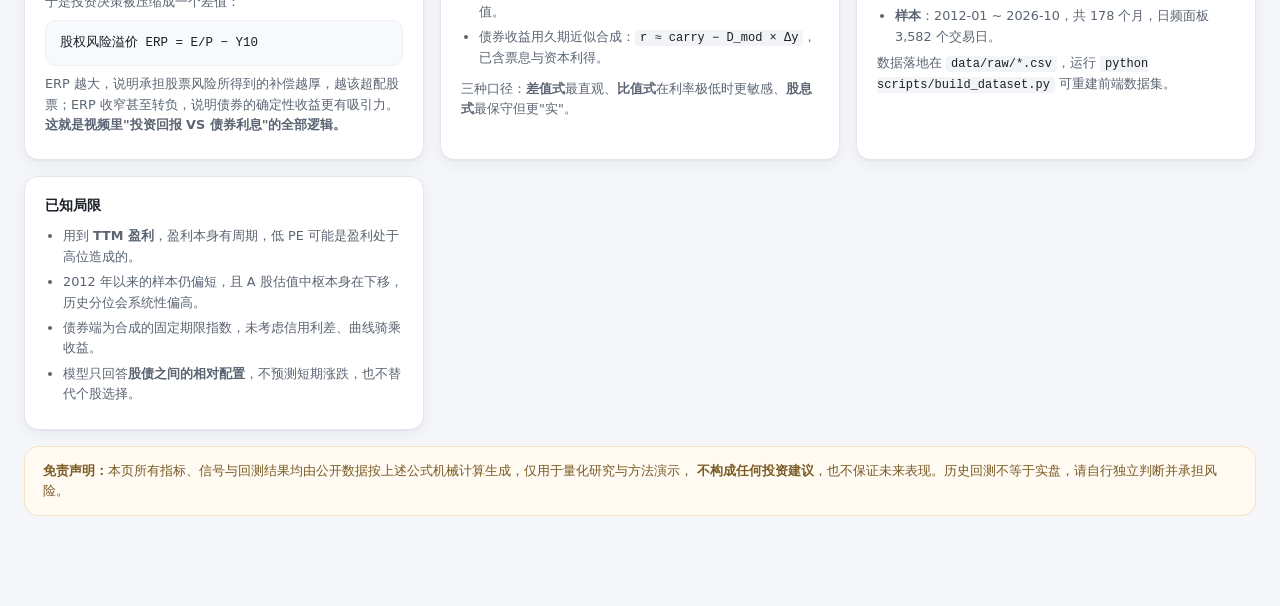
==== commit 4f6d0239: "feat: 信号加连续 2 月确认期 + 稳健性体检上线 - engine.js tierSignals: 目标档位连续 2 个月不变才执行, 滤单月噪音   (21→11 信号, 年化 9.12%→" ====
--- a/index.html
+++ b/index.html
@@ -209,7 +209,7 @@
 
   <!-- ===== 买卖信号 ===== -->
   <section>
-    <div class="sec-title"><h2>沪深300 买卖信号</h2><span class="hint">估值定方向、趋势与天量预警减半；▲▽▼ 即模型给出的实际调仓时点</span></div>
+    <div class="sec-title"><h2>沪深300 买卖信号</h2><span class="hint">估值定方向、趋势与天量预警减半，档位连续 2 个月不变才执行；▲▽▼ 为实际调仓时点</span></div>
     <div class="chart-box">
       <div id="chart-signal" class="chart signal"></div>
       <div class="chart-foot" id="sig-foot">—</div>
